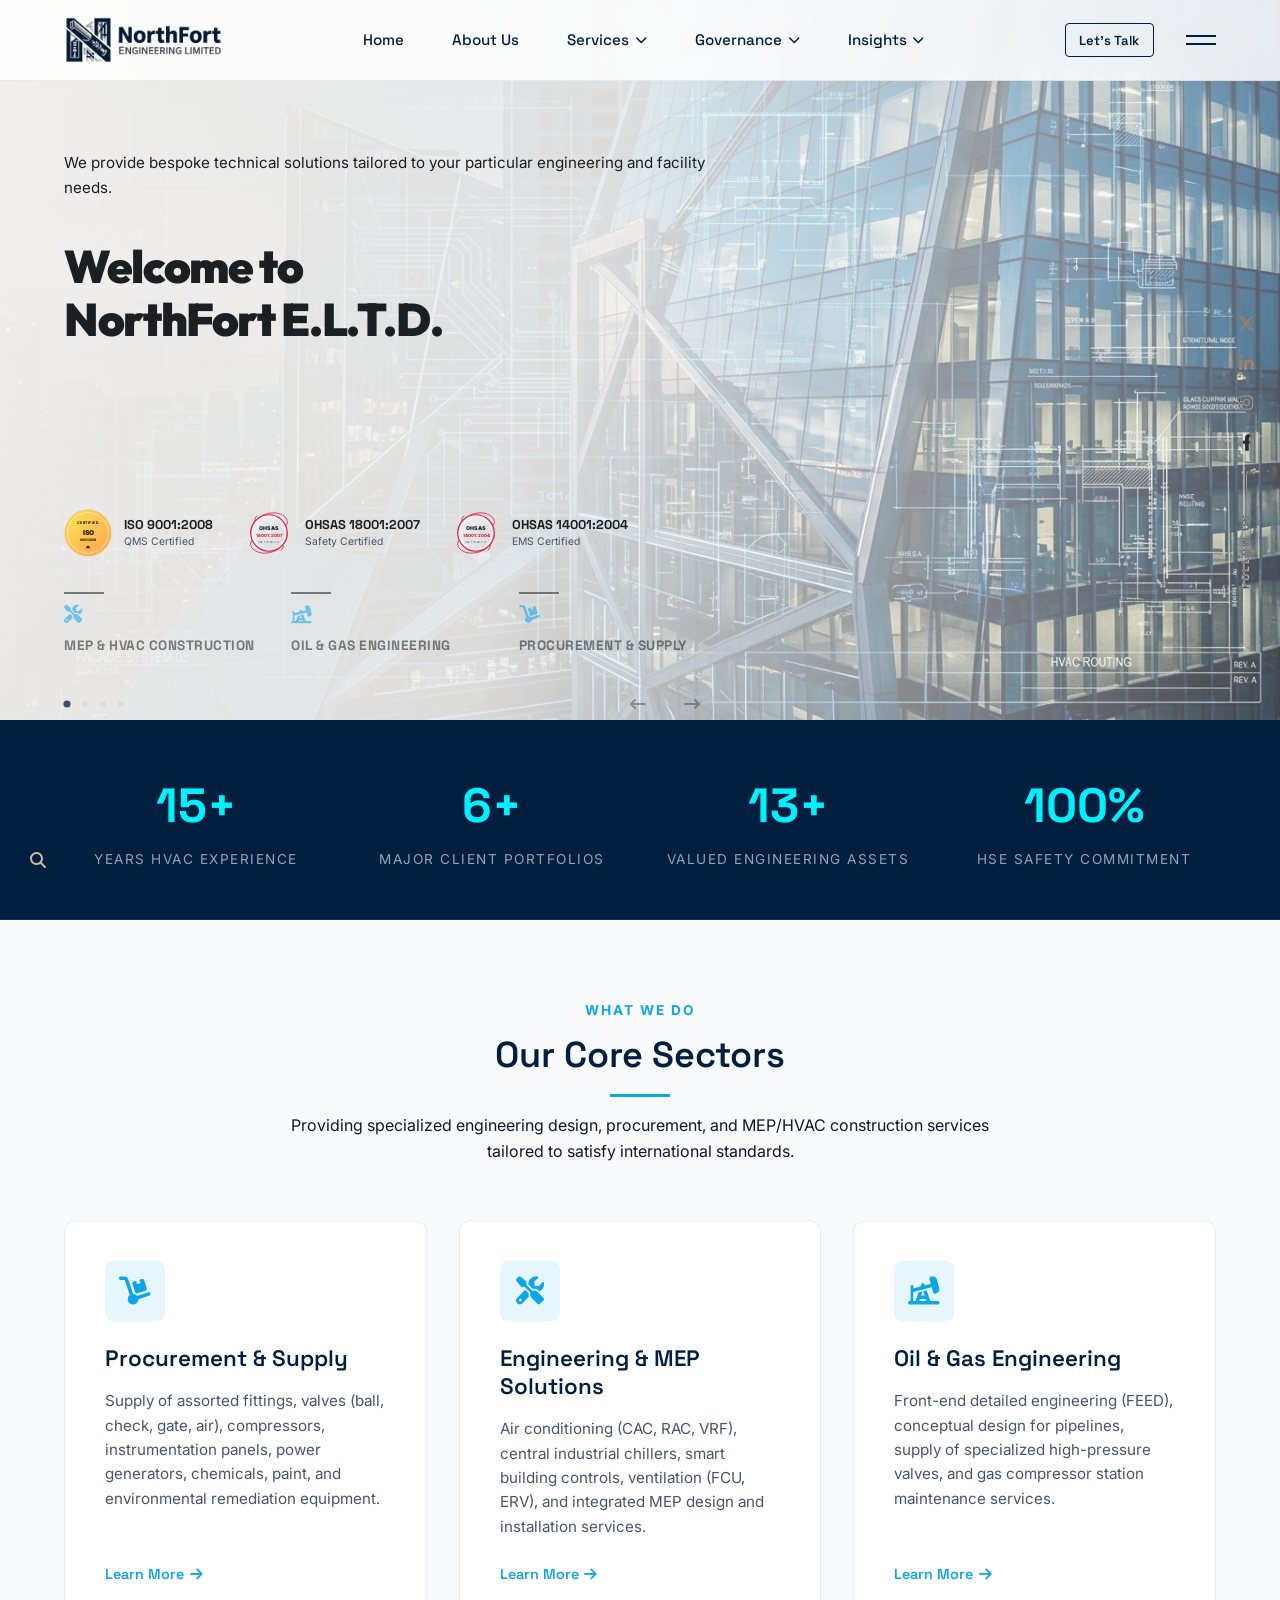
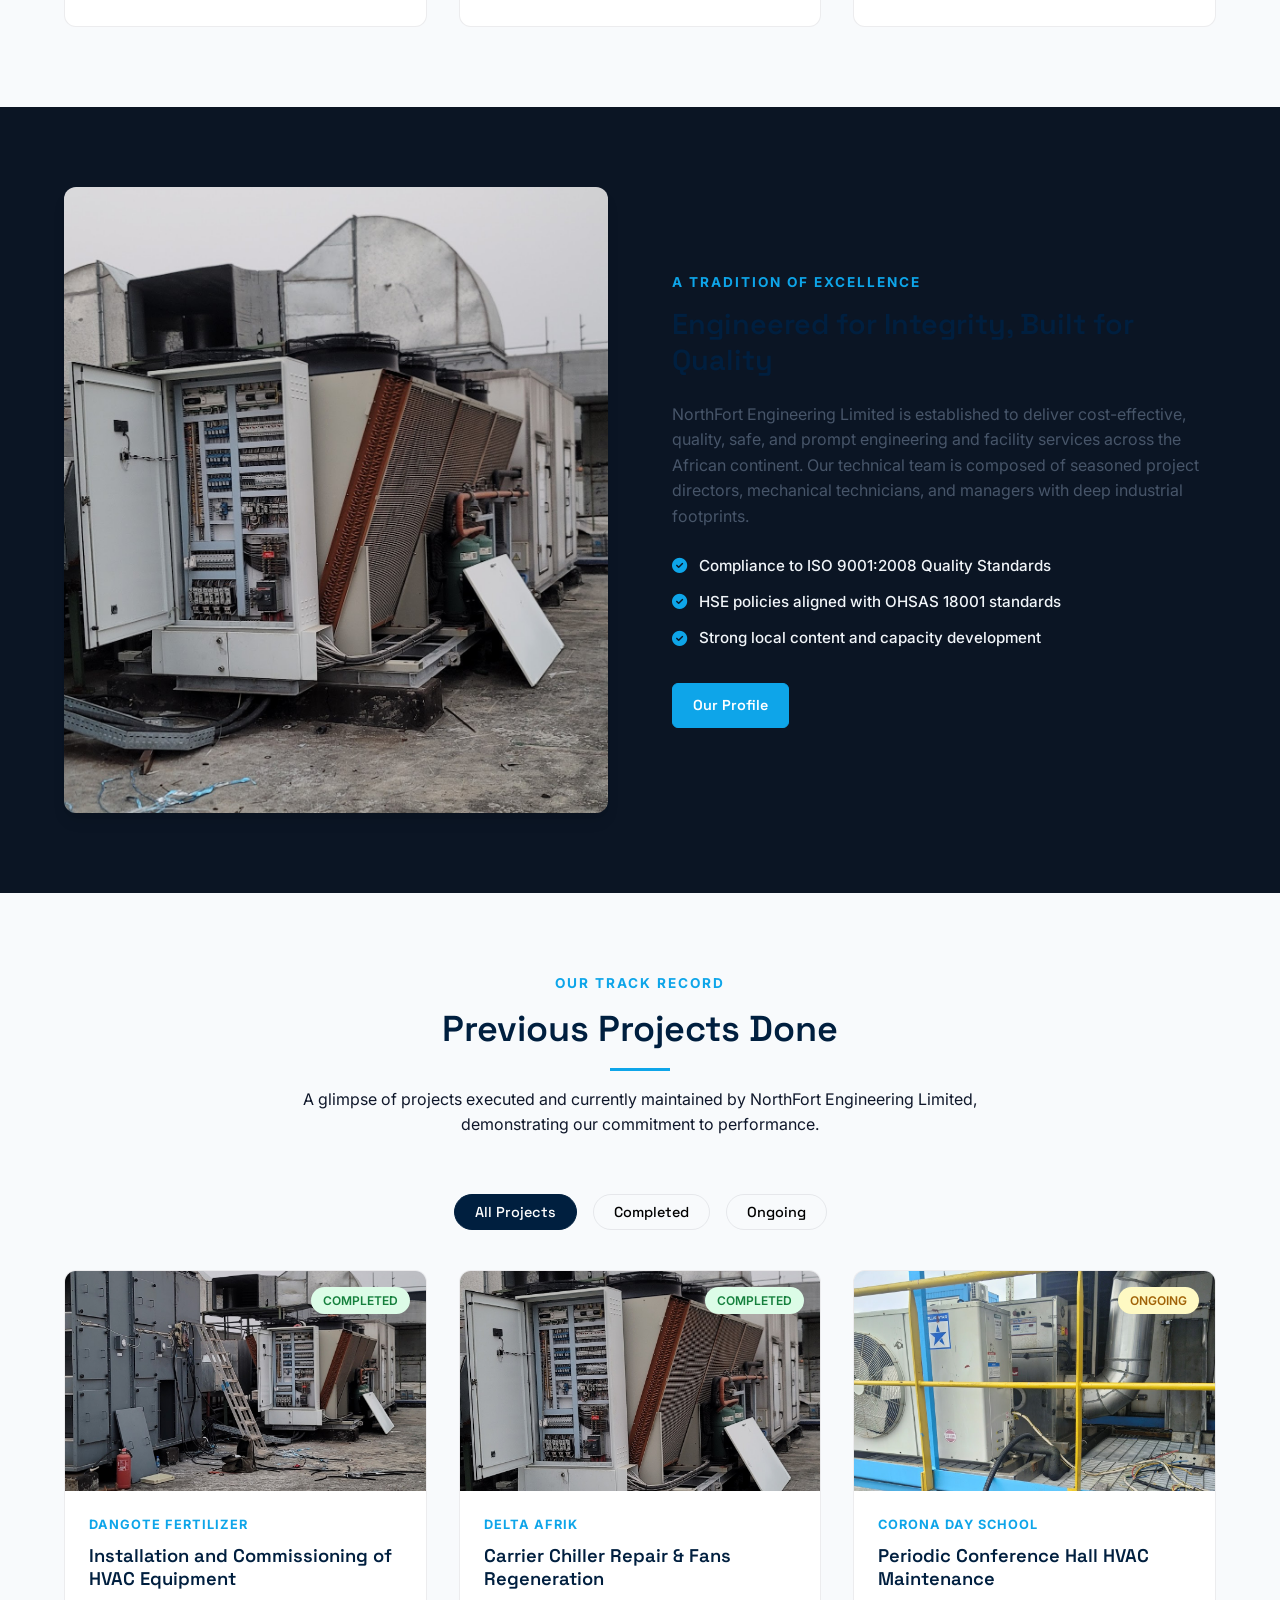
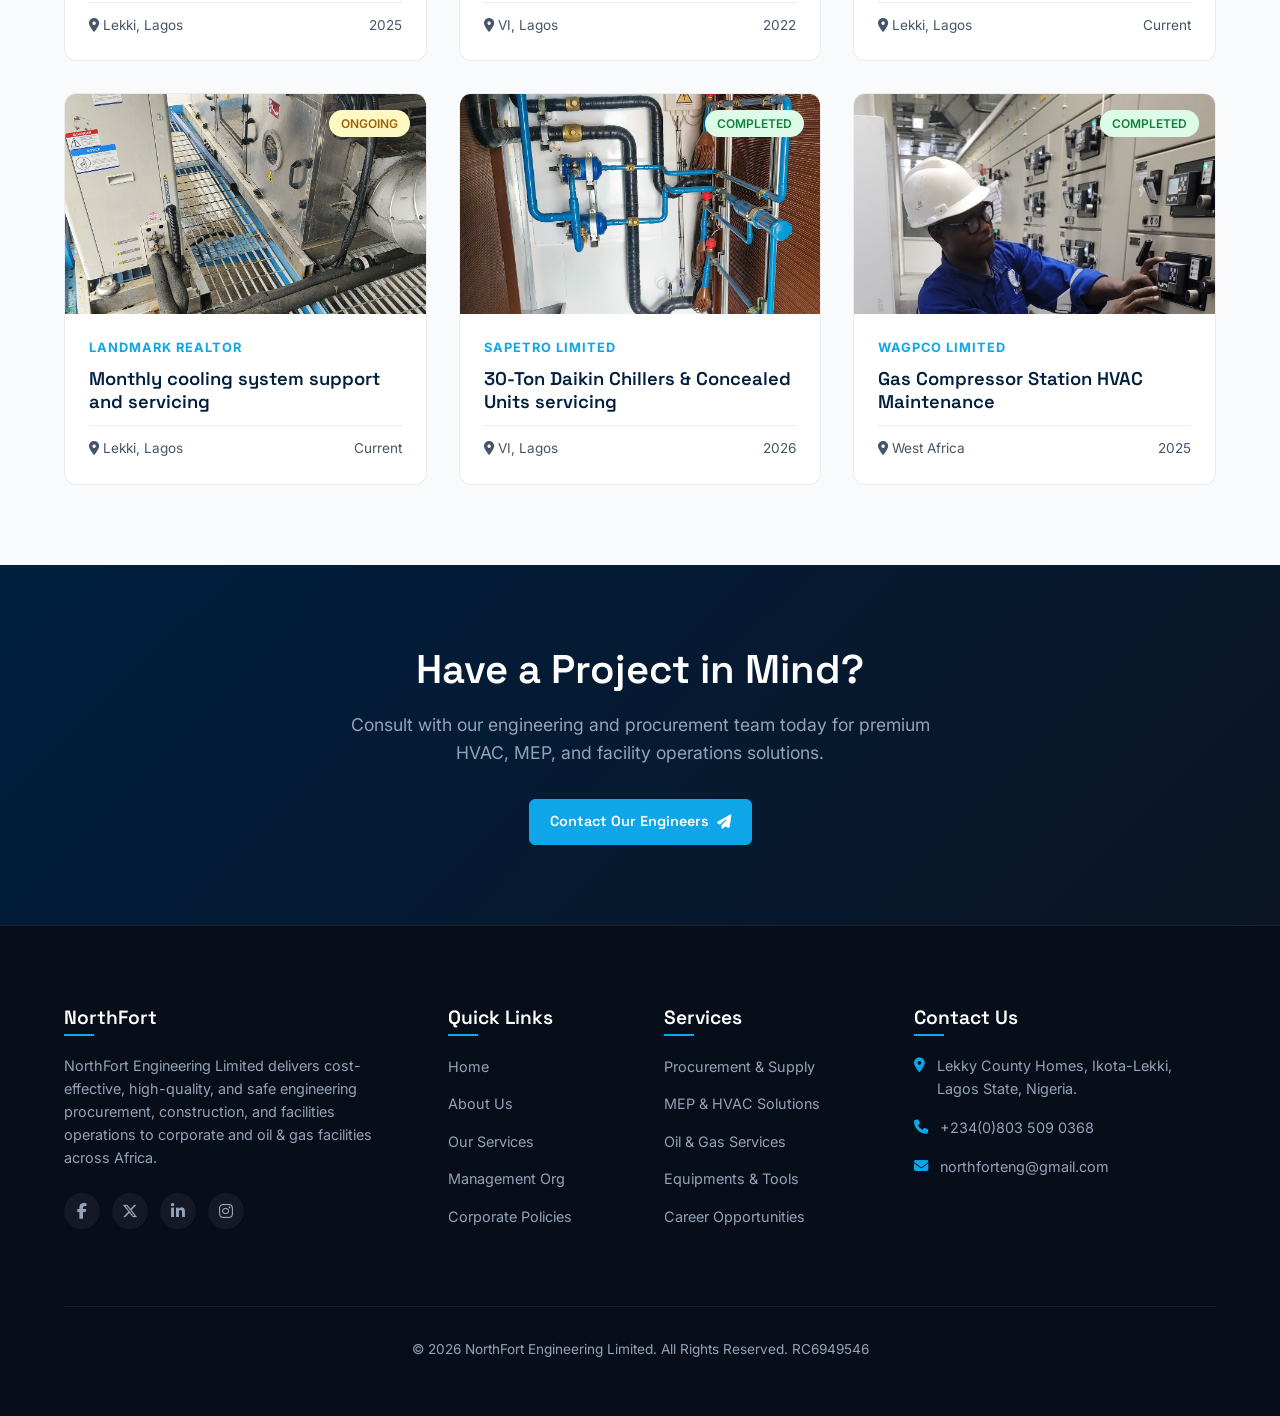
==== index.html @ 3897c503 "Initial commit - Complete NorthFort website implementation" ====
<!DOCTYPE html>
<html lang="en">

<head>
  <meta charset="UTF-8">
  <meta name="viewport" content="width=device-width, initial-scale=1.0">
  <title>NorthFort Engineering Limited | Facility Management, MEP, Oil & Gas Services</title>
  <meta name="description"
    content="NorthFort Engineering Limited delivers premium facility management, HVAC, general MEP engineering, procurement, and oil & gas services across Africa. Conforming to ISO standards.">
  <link rel="stylesheet" href="https://cdnjs.cloudflare.com/ajax/libs/font-awesome/6.5.2/css/all.min.css">
  <link rel="stylesheet" href="css/style.css">
</head>

<body>

  <!-- Sticky Header -->
  <header id="site-header">
    <div class="container">
      <div class="header-wrap">
        <a href="index.html" class="branding">
          <img src="assets/logo.png" alt="NorthFort Engineering Limited" class="logo-img">
        </a>

        <nav class="nav-menu">
          <ul class="main-nav">
            <li class="nav-item"><a href="index.html" class="nav-link active">Home</a></li>
            <li class="nav-item"><a href="about.html" class="nav-link">About Us</a></li>
            <li class="nav-item">
              <a href="services.html" class="nav-link">Services <i class="fa-solid fa-chevron-down"></i></a>
              <ul class="sub-menu">
                <li class="sub-menu-item"><a href="services.html">Core Services</a></li>
                <li class="sub-menu-item"><a href="procurement.html">Procurement & Supply</a></li>
                <li class="sub-menu-item"><a href="mep-solutions.html">Engineering & MEP Solutions</a></li>
                <li class="sub-menu-item"><a href="oil-gas.html">Oil & Gas Services</a></li>
              </ul>
            </li>
            <li class="nav-item">
              <a href="#" class="nav-link">Governance <i class="fa-solid fa-chevron-down"></i></a>
              <ul class="sub-menu">
                <li class="sub-menu-item"><a href="management.html">Management & Organogram</a></li>
                <li class="sub-menu-item"><a href="corporate-policies.html">Corporate Policies</a></li>
                <li class="sub-menu-item"><a href="capacities.html">Capacities & Equipment</a></li>
              </ul>
            </li>
            <li class="nav-item">
              <a href="#" class="nav-link">Insights <i class="fa-solid fa-chevron-down"></i></a>
              <ul class="sub-menu">
                <li class="sub-menu-item"><a href="news.html">News & Happenings</a></li>
                <li class="sub-menu-item"><a href="career.html">Career</a></li>
                <li class="sub-menu-item"><a href="downloads.html">Downloads</a></li>
              </ul>
            </li>
          </ul>
        </nav>

        <div class="header-actions">
          <a href="contact.html" class="btn btn-outline">Let's Talk</a>
          <div class="hamburger" id="hamburger-trigger">
            <span></span>
            <span></span>
          </div>
        </div>
      </div>
    </div>
  </header>
  <!-- Full-screen Search Overlay -->
  <div id="search-overlay" class="search-overlay">
    <button class="close-btn" id="close-search"><i class="fa-solid fa-xmark"></i></button>
    <div class="search-overlay-container container">
      <div class="search-form-wrap">
        <input type="text" id="search-input" placeholder="Type to search NorthFort..." autocomplete="off">
        <div class="search-line"></div>
      </div>
      <div id="search-results" class="search-results-list"></div>
    </div>
  </div>

  <div id="search-results" class="search-results-list"></div>
  </div>
  </div>
  <!-- Full-screen Overlay Menu -->
  <div id="overlay-menu" class="overlay-menu">
    <div class="overlay-container container">
      <div class="overlay-header">
        <button class="close-btn" id="close-overlay"><i class="fa-solid fa-xmark"></i></button>
      </div>
      <div class="overlay-content">
        <div class="overlay-nav-col">
          <ul class="overlay-nav">
            <li>
              <div class="overlay-nav-row">
                <span class="nav-num">01</span>
                <a href="index.html" class="overlay-nav-link active">Home</a>
              </div>
            </li>
            <li>
              <div class="overlay-nav-row">
                <span class="nav-num">02</span>
                <a href="about.html" class="overlay-nav-link ">About Us</a>
              </div>
            </li>
            <li class="overlay-dropdown">
              <div class="overlay-nav-row">
                <span class="nav-num">03</span>
                <a href="#" class="overlay-nav-link ">Services <i class="fa-solid fa-plus"></i></a>
              </div>
              <ul class="overlay-sub">
                <li><a href="services.html">Core Services</a></li>
                <li><a href="procurement.html">Procurement & Supply</a></li>
                <li><a href="mep-solutions.html">MEP & HVAC Solutions</a></li>
                <li><a href="oil-gas.html">Oil & Gas Services</a></li>
              </ul>
            </li>
            <li class="overlay-dropdown">
              <div class="overlay-nav-row">
                <span class="nav-num">04</span>
                <a href="#" class="overlay-nav-link ">Governance <i class="fa-solid fa-plus"></i></a>
              </div>
              <ul class="overlay-sub">
                <li><a href="management.html">Management & Organogram</a></li>
                <li><a href="corporate-policies.html">Corporate Policies</a></li>
                <li><a href="capacities.html">Capacities & Equipment</a></li>
              </ul>
            </li>
            <li class="overlay-dropdown">
              <div class="overlay-nav-row">
                <span class="nav-num">05</span>
                <a href="#" class="overlay-nav-link ">Insights <i class="fa-solid fa-plus"></i></a>
              </div>
              <ul class="overlay-sub">
                <li><a href="news.html">News & Happenings</a></li>
                <li><a href="career.html">Career</a></li>
                <li><a href="downloads.html">Downloads</a></li>
              </ul>
            </li>
          </ul>
        </div>

        <div class="overlay-info-col">
          <div class="info-block">
            <h4>Get In Touch</h4>
            <p>Lekky County Homes, Ikota-Lekki, Lagos State, Nigeria.</p>
          </div>
          <div class="info-block">
            <h4>Work Inquiries</h4>
            <p>northforteng@gmail.com</p>
            <p>Ph: +234(0)803 509 0368</p>
          </div>
          <div class="info-block">
            <h4>Join Our Team</h4>
            <p>northforteng@gmail.com</p>
          </div>
          <div class="info-socials">
            <a href="#" class="social-icon"><i class="fa-brands fa-facebook-f"></i></a>
            <a href="#" class="social-icon"><i class="fa-brands fa-instagram"></i></a>
            <a href="#" class="social-icon"><i class="fa-brands fa-linkedin-in"></i></a>
            <a href="#" class="social-icon"><i class="fa-brands fa-x-twitter"></i></a>
          </div>
        </div>
      </div>
    </div>
  </div>

  </div>

  </div>

  <!-- Hero Section -->
  <section class="hero-split">
    <!-- Background Layer for Blur Transition -->
    <div class="hero-bg-layer"></div>

    <div class="hero-left-panel">
      <!-- Giant background text -->
      <div class="hero-bg-text">Since 1996</div>
    </div>

    <div class="hero-right-panel">
      <div class="container">
        <div class="hero-right-wrap">
          <div class="hero-top-line"></div>
          <p class="hero-right-subtitle">We provide bespoke technical solutions tailored to your particular engineering
            and facility needs.</p>

          <h1 class="hero-title-split">
            Welcome to<br>NorthFort E.L.T.D.
          </h1>

          <!-- Certificates Section (Static across slides) -->
          <div class="hero-certificates">
            <div class="cert-item">
              <svg width="48" height="48" viewBox="0 0 100 100" class="cert-svg">
                <defs>
                  <linearGradient id="gold-grad" x1="0%" y1="0%" x2="100%" y2="100%">
                    <stop offset="0%" stop-color="#FFE259" />
                    <stop offset="100%" stop-color="#FFA751" />
                  </linearGradient>
                </defs>
                <circle cx="50" cy="50" r="48" fill="url(#gold-grad)" stroke="#d4af37" stroke-width="1" />
                <circle cx="50" cy="50" r="42" fill="none" stroke="#ffffff" stroke-width="1.5" stroke-dasharray="3,2" />
                <circle cx="50" cy="50" r="38" fill="url(#gold-grad)" />
                <text x="50" y="32" font-family="'Inter', sans-serif" font-size="7.5" font-weight="800" fill="#2d2200"
                  text-anchor="middle" letter-spacing="1">CERTIFIED</text>
                <text x="50" y="54" font-family="'Inter', sans-serif" font-size="14" font-weight="900" fill="#2d2200"
                  text-anchor="middle">ISO</text>
                <text x="50" y="66" font-family="'Inter', sans-serif" font-size="7" font-weight="800" fill="#2d2200"
                  text-anchor="middle">9001:2008</text>
                <path d="M50,75 L52,78 L55,78 L53,80 L54,83 L50,81 L46,83 L47,80 L45,78 L48,78 Z" fill="#2d2200" />
              </svg>
              <div class="cert-meta">
                <span class="cert-title">ISO 9001:2008</span>
                <span class="cert-sub">QMS Certified</span>
              </div>
            </div>
            <div class="cert-item">
              <svg width="48" height="48" viewBox="0 0 100 100" class="cert-svg">
                <defs>
                  <linearGradient id="silver-grad" x1="0%" y1="0%" x2="100%" y2="100%">
                    <stop offset="0%" stop-color="#f2f2f2" />
                    <stop offset="100%" stop-color="#d9d9d9" />
                  </linearGradient>
                </defs>
                <path
                  d="M12,50 C12,25 35,8 60,8 C72,8 85,14 88,24 C90,30 85,38 76,42 C65,47 50,47 38,42 C22,35 15,22 25,14"
                  fill="none" stroke="#e11d48" stroke-width="2" stroke-linecap="round" opacity="0.85" />
                <path
                  d="M88,50 C88,75 65,92 40,92 C28,92 15,86 12,76 C10,70 15,62 24,58 C35,53 50,53 62,58 C78,65 85,78 75,86"
                  fill="none" stroke="#e11d48" stroke-width="2" stroke-linecap="round" opacity="0.85" />
                <circle cx="50" cy="50" r="38" fill="url(#silver-grad)" stroke="#e11d48" stroke-width="2.5" />
                <circle cx="50" cy="50" r="34" fill="none" stroke="#ffffff" stroke-width="1.5" />
                <text x="50" y="44" font-family="'Inter', sans-serif" font-size="11" font-weight="900" fill="#1e293b"
                  text-anchor="middle">OHSAS</text>
                <text x="50" y="58" font-family="'Inter', sans-serif" font-size="9" font-weight="800" fill="#e11d48"
                  text-anchor="middle">18001:2007</text>
                <text x="50" y="70" font-family="'Inter', sans-serif" font-size="5" font-weight="700" fill="#64748b"
                  text-anchor="middle" letter-spacing="0.5">CERTIFIED CO.</text>
              </svg>
              <div class="cert-meta">
                <span class="cert-title">OHSAS 18001:2007</span>
                <span class="cert-sub">Safety Certified</span>
              </div>
            </div>
            <div class="cert-item">
              <svg width="48" height="48" viewBox="0 0 100 100" class="cert-svg">
                <path
                  d="M12,50 C12,25 35,8 60,8 C72,8 85,14 88,24 C90,30 85,38 76,42 C65,47 50,47 38,42 C22,35 15,22 25,14"
                  fill="none" stroke="#e11d48" stroke-width="2" stroke-linecap="round" opacity="0.85" />
                <path
                  d="M88,50 C88,75 65,92 40,92 C28,92 15,86 12,76 C10,70 15,62 24,58 C35,53 50,53 62,58 C78,65 85,78 75,86"
                  fill="none" stroke="#e11d48" stroke-width="2" stroke-linecap="round" opacity="0.85" />
                <circle cx="50" cy="50" r="38" fill="url(#silver-grad)" stroke="#e11d48" stroke-width="2.5" />
                <circle cx="50" cy="50" r="34" fill="none" stroke="#ffffff" stroke-width="1.5" />
                <text x="50" y="44" font-family="'Inter', sans-serif" font-size="11" font-weight="900" fill="#1e293b"
                  text-anchor="middle">OHSAS</text>
                <text x="50" y="58" font-family="'Inter', sans-serif" font-size="9" font-weight="800" fill="#e11d48"
                  text-anchor="middle">14001:2004</text>
                <text x="50" y="70" font-family="'Inter', sans-serif" font-size="5" font-weight="700" fill="#64748b"
                  text-anchor="middle" letter-spacing="0.5">CERTIFIED CO.</text>
              </svg>
              <div class="cert-meta">
                <span class="cert-title">OHSAS 14001:2004</span>
                <span class="cert-sub">EMS Certified</span>
              </div>
            </div>
          </div>

          <!-- Three columns of services at the bottom of the hero -->
          <div class="hero-features-grid">
            <div class="hero-feature-col" data-slide="1">
              <div class="feature-line"></div>
              <i class="fa-solid fa-screwdriver-wrench"></i>
              <h4>MEP & HVAC Construction</h4>
            </div>
            <div class="hero-feature-col" data-slide="2">
              <div class="feature-line"></div>
              <i class="fa-solid fa-oil-well"></i>
              <h4>Oil & Gas Engineering</h4>
            </div>
            <div class="hero-feature-col" data-slide="3">
              <div class="feature-line"></div>
              <i class="fa-solid fa-dolly"></i>
              <h4>Procurement & Supply</h4>
            </div>
          </div>

          <!-- Slider Controls (Dots + Arrows in same row) -->
          <div class="hero-slider-controls">
            <div class="hero-dots">
              <span class="hero-dot active" data-slide="0"></span>
              <span class="hero-dot" data-slide="1"></span>
              <span class="hero-dot" data-slide="2"></span>
              <span class="hero-dot" data-slide="3"></span>
            </div>

            <div class="hero-arrows">
              <button class="hero-arrow-btn" id="hero-prev" aria-label="Previous Slide"><i
                  class="fa-solid fa-arrow-left-long"></i></button>
              <button class="hero-arrow-btn" id="hero-next" aria-label="Next Slide"><i
                  class="fa-solid fa-arrow-right-long"></i></button>
            </div>
          </div>
        </div>
      </div>
    </div>
  </section>

  <!-- Stats Section -->
  <section class="stats-banner scroll-reveal">
    <div class="container">
      <div class="stats-grid">
        <div class="stat-item">
          <div class="stat-number" data-target="15" data-suffix="+">0</div>
          <div class="stat-label">Years HVAC Experience</div>
        </div>
        <div class="stat-item">
          <div class="stat-number" data-target="6" data-suffix="+">0</div>
          <div class="stat-label">Major Client Portfolios</div>
        </div>
        <div class="stat-item">
          <div class="stat-number" data-target="13" data-suffix="+">0</div>
          <div class="stat-label">Valued Engineering Assets</div>
        </div>
        <div class="stat-item">
          <div class="stat-number" data-target="100" data-suffix="%">0</div>
          <div class="stat-label">HSE Safety Commitment</div>
        </div>
      </div>
    </div>
  </section>

  <!-- Core Services Section -->
  <section id="sectors" class="scroll-reveal">
    <div class="container">
      <div class="section-title-wrap">
        <span class="section-subtitle">What We Do</span>
        <h2 class="section-title">Our Core Sectors</h2>
        <p>Providing specialized engineering design, procurement, and MEP/HVAC construction services tailored to satisfy
          international standards.</p>
      </div>

      <div class="services-grid">
        <!-- Service 1 -->
        <div class="service-card">
          <div class="service-icon">
            <i class="fa-solid fa-dolly"></i>
          </div>
          <h3>Procurement & Supply</h3>
          <p>Supply of assorted fittings, valves (ball, check, gate, air), compressors, instrumentation panels, power
            generators, chemicals, paint, and environmental remediation equipment.</p>
          <a href="procurement.html" class="service-link">Learn More <i class="fa-solid fa-arrow-right"></i></a>
        </div>

        <!-- Service 2 -->
        <div class="service-card">
          <div class="service-icon">
            <i class="fa-solid fa-screwdriver-wrench"></i>
          </div>
          <h3>Engineering & MEP Solutions</h3>
          <p>Air conditioning (CAC, RAC, VRF), central industrial chillers, smart building controls, ventilation (FCU,
            ERV), and integrated MEP design and installation services.</p>
          <a href="mep-solutions.html" class="service-link">Learn More <i class="fa-solid fa-arrow-right"></i></a>
        </div>

        <!-- Service 3 -->
        <div class="service-card">
          <div class="service-icon">
            <i class="fa-solid fa-oil-well"></i>
          </div>
          <h3>Oil & Gas Engineering</h3>
          <p>Front-end detailed engineering (FEED), conceptual design for pipelines, supply of specialized high-pressure
            valves, and gas compressor station maintenance services.</p>
          <a href="oil-gas.html" class="service-link">Learn More <i class="fa-solid fa-arrow-right"></i></a>
        </div>
      </div>
    </div>
  </section>

  <!-- About Teaser Section -->
  <section class="section-dark scroll-reveal">
    <div class="container">
      <div class="about-teaser">
        <div class="about-teaser-img">
          <img src="assets/company_img18.jpg" alt="Building Facility Management">
        </div>
        <div class="about-teaser-content">
          <span class="section-subtitle">A Tradition of Excellence</span>
          <h3>Engineered for Integrity, Built for Quality</h3>
          <p>NorthFort Engineering Limited is established to deliver cost-effective, quality, safe, and prompt
            engineering and facility services across the African continent. Our technical team is composed of seasoned
            project directors, mechanical technicians, and managers with deep industrial footprints.</p>
          <ul class="features-list">
            <li><i class="fa-solid fa-circle-check"></i> Compliance to ISO 9001:2008 Quality Standards</li>
            <li><i class="fa-solid fa-circle-check"></i> HSE policies aligned with OHSAS 18001 standards</li>
            <li><i class="fa-solid fa-circle-check"></i> Strong local content and capacity development</li>
          </ul>
          <a href="about.html" class="btn btn-primary">Our Profile</a>
        </div>
      </div>
    </div>
  </section>

  <!-- Featured Projects Section -->
  <section id="projects" class="scroll-reveal">
    <div class="container">
      <div class="section-title-wrap">
        <span class="section-subtitle">Our Track Record</span>
        <h2 class="section-title">Previous Projects Done</h2>
        <p>A glimpse of projects executed and currently maintained by NorthFort Engineering Limited, demonstrating our
          commitment to performance.</p>
      </div>

      <div class="project-filters">
        <button class="filter-btn active" data-filter="all">All Projects</button>
        <button class="filter-btn" data-filter="completed">Completed</button>
        <button class="filter-btn" data-filter="ongoing">Ongoing</button>
      </div>

      <div class="projects-grid">
        <!-- Project 1 -->
        <div class="project-card" data-status="completed">
          <div class="project-img-wrapper">
            <img src="assets/company_img5.jpg" alt="HVAC Equipment installation">
            <span class="project-badge completed">Completed</span>
          </div>
          <div class="project-details">
            <div class="project-client">Dangote Fertilizer</div>
            <h3 class="project-title">Installation and Commissioning of HVAC Equipment</h3>
            <div class="project-meta">
              <span><i class="fa-solid fa-location-dot"></i> Lekki, Lagos</span>
              <span>2025</span>
            </div>
          </div>
        </div>

        <!-- Project 2 -->
        <div class="project-card" data-status="completed">
          <div class="project-img-wrapper">
            <img src="assets/company_img18.jpg" alt="Chiller repair">
            <span class="project-badge completed">Completed</span>
          </div>
          <div class="project-details">
            <div class="project-client">Delta AFRIK</div>
            <h3 class="project-title">Carrier Chiller Repair & Fans Regeneration</h3>
            <div class="project-meta">
              <span><i class="fa-solid fa-location-dot"></i> VI, Lagos</span>
              <span>2022</span>
            </div>
          </div>
        </div>

        <!-- Project 3 -->
        <div class="project-card" data-status="ongoing">
          <div class="project-img-wrapper">
            <img src="assets/company_img15.jpg" alt="Conference Hall HVAC">
            <span class="project-badge ongoing">Ongoing</span>
          </div>
          <div class="project-details">
            <div class="project-client">Corona Day School</div>
            <h3 class="project-title">Periodic Conference Hall HVAC Maintenance</h3>
            <div class="project-meta">
              <span><i class="fa-solid fa-location-dot"></i> Lekki, Lagos</span>
              <span>Current</span>
            </div>
          </div>
        </div>

        <!-- Project 4 -->
        <div class="project-card" data-status="ongoing">
          <div class="project-img-wrapper">
            <img src="assets/company_img9.jpg" alt="Office Building Cooling">
            <span class="project-badge ongoing">Ongoing</span>
          </div>
          <div class="project-details">
            <div class="project-client">Landmark Realtor</div>
            <h3 class="project-title">Monthly cooling system support and servicing</h3>
            <div class="project-meta">
              <span><i class="fa-solid fa-location-dot"></i> Lekki, Lagos</span>
              <span>Current</span>
            </div>
          </div>
        </div>

        <!-- Project 5 -->
        <div class="project-card" data-status="completed">
          <div class="project-img-wrapper">
            <img src="assets/company_img19.jpg" alt="Daikin Chillers">
            <span class="project-badge completed">Completed</span>
          </div>
          <div class="project-details">
            <div class="project-client">Sapetro Limited</div>
            <h3 class="project-title">30-Ton Daikin Chillers & Concealed Units servicing</h3>
            <div class="project-meta">
              <span><i class="fa-solid fa-location-dot"></i> VI, Lagos</span>
              <span>2026</span>
            </div>
          </div>
        </div>

        <!-- Project 6 -->
        <div class="project-card" data-status="completed">
          <div class="project-img-wrapper">
            <img src="assets/company_img2.jpg" alt="Gas Station Repairs">
            <span class="project-badge completed">Completed</span>
          </div>
          <div class="project-details">
            <div class="project-client">WAGPCO Limited</div>
            <h3 class="project-title">Gas Compressor Station HVAC Maintenance</h3>
            <div class="project-meta">
              <span><i class="fa-solid fa-location-dot"></i> West Africa</span>
              <span>2025</span>
            </div>
          </div>
        </div>
      </div>
    </div>
  </section>

  <!-- CTA Banner Section -->
  <section class="cta-banner scroll-reveal">
    <div class="container">
      <h2>Have a Project in Mind?</h2>
      <p>Consult with our engineering and procurement team today for premium HVAC, MEP, and facility operations
        solutions.</p>
      <a href="contact.html" class="btn btn-primary">Contact Our Engineers <i class="fa-solid fa-paper-plane"></i></a>
    </div>
  </section>

  <!-- Footer -->
  <footer>
    <div class="container">
      <div class="footer-grid">
        <div class="footer-col footer-about">
          <h3>NorthFort</h3>
          <p>NorthFort Engineering Limited delivers cost-effective, high-quality, and safe engineering procurement,
            construction, and facilities operations to corporate and oil & gas facilities across Africa.</p>
          <div class="social-links">
            <a href="#" class="social-icon"><i class="fa-brands fa-facebook-f"></i></a>
            <a href="#" class="social-icon"><i class="fa-brands fa-x-twitter"></i></a>
            <a href="#" class="social-icon"><i class="fa-brands fa-linkedin-in"></i></a>
            <a href="#" class="social-icon"><i class="fa-brands fa-instagram"></i></a>
          </div>
        </div>

        <div class="footer-col">
          <h3>Quick Links</h3>
          <ul class="footer-links">
            <li><a href="index.html">Home</a></li>
            <li><a href="about.html">About Us</a></li>
            <li><a href="services.html">Our Services</a></li>
            <li><a href="management.html">Management Org</a></li>
            <li><a href="corporate-policies.html">Corporate Policies</a></li>
          </ul>
        </div>

        <div class="footer-col">
          <h3>Services</h3>
          <ul class="footer-links">
            <li><a href="procurement.html">Procurement & Supply</a></li>
            <li><a href="mep-solutions.html">MEP & HVAC Solutions</a></li>
            <li><a href="oil-gas.html">Oil & Gas Services</a></li>
            <li><a href="capacities.html">Equipments & Tools</a></li>
            <li><a href="career.html">Career Opportunities</a></li>
          </ul>
        </div>

        <div class="footer-col footer-contact">
          <h3>Contact Us</h3>
          <ul>
            <li>
              <i class="fa-solid fa-location-dot"></i>
              <span>Lekky County Homes, Ikota-Lekki, Lagos State, Nigeria.</span>
            </li>
            <li>
              <i class="fa-solid fa-phone"></i>
              <span>+234(0)803 509 0368</span>
            </li>
            <li>
              <i class="fa-solid fa-envelope"></i>
              <span>northforteng@gmail.com</span>
            </li>
          </ul>
        </div>
      </div>

      <div class="footer-bottom">
        <p>&copy; 2026 NorthFort Engineering Limited. All Rights Reserved. RC6949546</p>
      </div>
    </div>
  </footer>

  <script src="js/main.js"></script>
  <!-- Sticky Side Socialbar (Oviswift Style) -->
  <div class="sticky-socialbar">
    <a href="#" class="social-link"><i class="fa-brands fa-x-twitter"></i></a>
    <a href="#" class="social-link"><i class="fa-brands fa-linkedin-in"></i></a>
    <a href="#" class="social-link"><i class="fa-brands fa-instagram"></i></a>
    <a href="#" class="social-link"><i class="fa-brands fa-facebook-f"></i></a>
    <div class="line"></div>
    <div class="text">Follow Us</div>
  </div>
  <!-- Floating Search Button (Oviswift Style) -->
  <button id="floating-search-trigger" class="floating-search-btn" aria-label="Search Site">
    <i class="fa-solid fa-magnifying-glass"></i>
  </button>
</body>

</html>
---- css/style.css ----
/*
 * NorthFort Engineering Limited - Main Stylesheet
 * Responsive, Glassmorphic, and Modern Industrial Theme
 */

@import url('https://fonts.googleapis.com/css2?family=Inter:wght@300;400;500;600;700&family=Space+Grotesk:wght@500;600;700&family=Playfair+Display:ital,wght@0,400..900;1,400..900&family=Outfit:wght@400;500;600;700;800;900&display=swap');

:root {
  /* Color Palette */
  --color-primary-navy: #001f3f;
  --color-dark-bg: #0b1524;
  --color-card-dark: rgba(18, 30, 49, 0.75);
  --color-light-bg: #f8fafc;
  --color-card-light: #ffffff;
  
  --color-text-dark: #0f172a;
  --color-text-muted-dark: #475569;
  --color-text-light: #f1f5f9;
  --color-text-muted-light: #94a3b8;
  
  --color-accent-blue: #0ea5e9;
  --color-accent-teal: #00f0ff;
  --color-accent-cyan: #06b6d4;
  
  --color-border-dark: rgba(255, 255, 255, 0.08);
  --color-border-light: rgba(15, 23, 42, 0.08);
  
  /* Fonts */
  --font-title: 'Space Grotesk', -apple-system, BlinkMacSystemFont, "Segoe UI", Roboto, sans-serif;
  --font-body: 'Inter', -apple-system, BlinkMacSystemFont, "Segoe UI", Roboto, sans-serif;
  
  /* Shadows & Glassmorphism */
  --shadow-sm: 0 1px 2px 0 rgba(0, 0, 0, 0.05);
  --shadow-md: 0 4px 6px -1px rgba(0, 0, 0, 0.1), 0 2px 4px -2px rgba(0, 0, 0, 0.1);
  --shadow-lg: 0 10px 15px -3px rgba(0, 0, 0, 0.1), 0 4px 6px -4px rgba(0, 0, 0, 0.1);
  --shadow-glow: 0 0 15px rgba(0, 240, 255, 0.25);
  
  --glass-bg: rgba(11, 21, 36, 0.7);
  --glass-border: rgba(255, 255, 255, 0.06);
  --glass-blur: blur(12px);
  
  /* Transitions */
  --transition-fast: 0.2s ease;
  --transition-normal: 0.3s cubic-bezier(0.4, 0, 0.2, 1);
  --transition-slow: 0.5s ease;
}

/* Reset & Base Styles */
*, *::before, *::after {
  box-sizing: border-box;
  margin: 0;
  padding: 0;
}

html {
  scroll-behavior: smooth;
}

body {
  font-family: var(--font-body);
  font-size: 16px;
  line-height: 1.6;
  color: var(--color-text-dark);
  background-color: var(--color-light-bg);
  overflow-x: hidden;
}

h1, h2, h3, h4, h5, h6 {
  font-family: var(--font-title);
  font-weight: 600;
  color: var(--color-primary-navy);
  line-height: 1.25;
}

p {
  margin-bottom: 1.5rem;
}

a {
  color: inherit;
  text-decoration: none;
  transition: var(--transition-fast);
}

img {
  max-width: 100%;
  height: auto;
  display: block;
}

/* Container */
.container {
  width: 100%;
  max-width: 1200px;
  margin: 0 auto;
  padding: 0 1.5rem;
}

/* Sticky Header & Navigation */
header {
  position: fixed;
  top: 0;
  left: 0;
  width: 100%;
  z-index: 1000;
  background-color: rgba(255, 255, 255, 0.85);
  backdrop-filter: var(--glass-blur);
  border-bottom: 1px solid var(--color-border-light);
  transition: var(--transition-normal);
}

header.scrolled {
  background-color: var(--color-primary-navy);
  border-bottom: 1px solid var(--color-border-dark);
}

header.scrolled h1,
header.scrolled .nav-link,
header.scrolled .logo-text {
  color: var(--color-text-light);
}

.header-wrap {
  display: flex;
  align-items: center;
  justify-content: space-between;
  height: 80px;
  transition: var(--transition-normal);
}

header.scrolled .header-wrap {
  height: 65px;
}

.branding {
  display: flex;
  align-items: center;
  gap: 0.75rem;
}

.logo-img {
  height: 48px;
  width: auto;
  transition: var(--transition-normal);
}

header.scrolled .logo-img {
  height: 38px;
  filter: brightness(0) invert(1);
}

.logo-text {
  font-family: var(--font-title);
  font-size: 1.4rem;
  font-weight: 700;
  color: var(--color-primary-navy);
  letter-spacing: -0.5px;
}

.logo-sub {
  font-size: 0.65rem;
  text-transform: uppercase;
  letter-spacing: 2px;
  display: block;
  font-weight: 500;
  color: var(--color-accent-blue);
}

/* Navigation Links */
.main-nav {
  display: flex;
  align-items: center;
  list-style: none;
}

.nav-item {
  position: relative;
  margin: 0 0.5rem;
}

.nav-link {
  font-family: var(--font-title);
  font-size: 0.95rem;
  font-weight: 500;
  padding: 0.75rem 1rem;
  color: var(--color-primary-navy);
  display: flex;
  align-items: center;
  gap: 0.35rem;
}

.nav-link:hover {
  color: var(--color-accent-blue);
}

.nav-link i {
  font-size: 0.75rem;
  transition: var(--transition-fast);
}

.nav-item:hover .nav-link i {
  transform: rotate(180deg);
}

/* Dropdown Sub-menu */
.sub-menu {
  position: absolute;
  top: 100%;
  left: 0;
  background-color: #ffffff;
  border: 1px solid var(--color-border-light);
  border-radius: 8px;
  box-shadow: var(--shadow-lg);
  min-width: 240px;
  padding: 0.5rem 0;
  opacity: 0;
  visibility: hidden;
  transform: translateY(10px);
  transition: var(--transition-normal);
  list-style: none;
}

header.scrolled .sub-menu {
  background-color: var(--color-dark-bg);
  border: 1px solid var(--color-border-dark);
}

.nav-item:hover .sub-menu {
  opacity: 1;
  visibility: visible;
  transform: translateY(0);
}

.sub-menu-item a {
  display: block;
  padding: 0.65rem 1.25rem;
  font-size: 0.9rem;
  color: var(--color-text-dark);
}

header.scrolled .sub-menu-item a {
  color: var(--color-text-muted-light);
}

.sub-menu-item a:hover {
  background-color: var(--color-light-bg);
  color: var(--color-accent-blue);
  padding-left: 1.5rem;
}

header.scrolled .sub-menu-item a:hover {
  background-color: rgba(255, 255, 255, 0.05);
  color: var(--color-accent-teal);
}

/* Header CTAs */
.header-actions {
  display: flex;
  align-items: center;
  gap: 1rem;
}

.btn {
  display: inline-flex;
  align-items: center;
  justify-content: center;
  gap: 0.5rem;
  padding: 0.65rem 1.25rem;
  font-family: var(--font-title);
  font-size: 0.9rem;
  font-weight: 600;
  border-radius: 6px;
  cursor: pointer;
  transition: var(--transition-normal);
  border: none;
}

.btn-primary {
  background-color: var(--color-accent-blue);
  color: #ffffff;
  border: 1px solid var(--color-accent-blue);
}

.btn-primary:hover {
  background-color: #0284c7;
  border-color: #0284c7;
  box-shadow: var(--shadow-glow);
  transform: translateY(-2px);
}

.btn-outline {
  background-color: transparent;
  color: var(--color-primary-navy);
  border: 1px solid var(--color-primary-navy);
}

header.scrolled .btn-outline {
  color: var(--color-text-light);
  border-color: var(--color-text-light);
}

.btn-outline:hover {
  background-color: var(--color-primary-navy);
  color: #ffffff;
}

header.scrolled .btn-outline:hover {
  background-color: var(--color-text-light);
  color: var(--color-primary-navy);
}

.header-actions .btn-outline {
  padding: 0.35rem 0.85rem;
  font-size: 0.82rem;
  border-radius: 4px;
}

.hamburger {
  display: flex;
  flex-direction: column;
  justify-content: center;
  gap: 6px;
  width: 30px;
  height: 30px;
  cursor: pointer;
  margin-left: 1rem;
  z-index: 1001;
}

.sticky-socialbar {
  position: fixed;
  right: 25px;
  top: 50%;
  transform: translateY(-50%);
  display: flex;
  flex-direction: column;
  align-items: center;
  gap: 0.8rem;
  z-index: 999;
  mix-blend-mode: difference;
}

.sticky-socialbar .social-link {
  color: #ffffff;
  font-size: 1.05rem;
  transition: all var(--transition-fast);
  opacity: 1;
}

.sticky-socialbar .social-link:hover {
  color: var(--color-accent-blue);
  transform: scale(1.15);
}

.sticky-socialbar .line {
  width: 1.5px;
  height: 24px;
  background-color: #ffffff;
  opacity: 0.8;
  margin: 4px 0;
}

.sticky-socialbar .text {
  writing-mode: vertical-rl;
  transform: rotate(180deg);
  font-family: var(--font-title);
  font-size: 0.65rem;
  font-weight: 700;
  text-transform: uppercase;
  letter-spacing: 2px;
  color: #ffffff;
  opacity: 1;
}

.hamburger span {
  width: 100%;
  height: 2px;
  background-color: var(--color-primary-navy);
  transition: all var(--transition-fast);
}

.hamburger:hover span:first-child {
  transform: translateX(4px);
}

.hamburger:hover span:last-child {
  transform: translateX(-4px);
}

header.scrolled .hamburger span {
  background-color: var(--color-text-light);
}

/* Sections Base */
section {
  padding: 5rem 0;
}

.section-dark {
  background-color: var(--color-dark-bg);
  color: var(--color-text-light);
}

.section-dark h2 {
  color: var(--color-text-light);
}

.section-title-wrap {
  text-align: center;
  max-width: 700px;
  margin: 0 auto 3.5rem;
}

.section-subtitle {
  font-size: 0.85rem;
  font-weight: 700;
  text-transform: uppercase;
  color: var(--color-accent-blue);
  letter-spacing: 2px;
  margin-bottom: 0.75rem;
  display: block;
}

.section-title {
  font-size: 2.25rem;
  margin-bottom: 1rem;
}

.section-title::after {
  content: '';
  display: block;
  width: 60px;
  height: 3px;
  background-color: var(--color-accent-blue);
  margin: 1rem auto 0;
}

.section-dark .section-title::after {
  background-color: var(--color-accent-teal);
}

/* Hero Section */
/* Split Hero Section (Oviswift Style) */
.hero-split {
  display: flex;
  align-items: flex-start;
  justify-content: flex-start;
  height: 80vh;
  min-height: 720px;
  width: 100%;
  position: relative;
  overflow: hidden;
  padding-top: 0;
}

.hero-bg-layer {
  position: absolute;
  top: 0;
  left: 0;
  width: 100%;
  height: 100%;
  background-image: linear-gradient(105deg, rgba(250, 248, 245, 0.96) 0%, rgba(250, 248, 245, 0.88) 45%, rgba(250, 248, 245, 0.25) 100%), url('../assets/hero_bg.jpg');
  background-size: cover;
  background-position: center;
  transition: filter 0.6s cubic-bezier(0.25, 0.46, 0.45, 0.94), transform 0.6s cubic-bezier(0.25, 0.46, 0.45, 0.94);
  z-index: 1;
}

.hero-bg-layer.hero-bg-transition {
  filter: blur(8px);
  transform: scale(1.04);
}

.hero-left-panel {
  display: none;
}

.hero-bg-text {
  position: absolute;
  left: 2rem;
  bottom: 2rem;
  font-family: serif;
  font-size: 8rem;
  font-weight: 700;
  color: rgba(25, 31, 35, 0.07);
  line-height: 1;
  pointer-events: none;
  user-select: none;
  z-index: 2;
}

.hero-right-panel {
  background: transparent;
  display: flex;
  align-items: flex-start;
  padding: 150px 0 4rem;
  margin-top: 0;
  width: 100%;
  position: relative;
  z-index: 2;
}

.hero-right-wrap {
  max-width: 650px;
  width: 100%;
  position: relative;
  opacity: 0;
  transform: translateY(40px);
  animation: heroReveal 1.8s cubic-bezier(0.16, 1, 0.3, 1) forwards;
}

@keyframes heroReveal {
  to {
    opacity: 1;
    transform: translateY(0);
  }
}

.hero-top-line,
.hero-bottom-line {
  display: none;
}

.hero-right-subtitle {
  font-family: var(--font-body);
  font-size: 0.95rem;
  color: #191f23;
  font-weight: 400;
  line-height: 1.65;
  margin-bottom: 2.2rem;
  min-height: 55px; /* Reserves space for 2 lines of subtitle text to prevent shifting */
}

.hero-title-split {
  font-family: 'Outfit', -apple-system, BlinkMacSystemFont, "Segoe UI", Roboto, sans-serif;
  font-size: 2.85rem;
  font-weight: 900;
  line-height: 1.15;
  color: #191f23;
  margin-bottom: 1.5rem;
  letter-spacing: -0.03em;
  min-height: 240px; /* Reserves space for 4 lines of title text to prevent shifting */
}

.hero-certificates {
  display: flex;
  gap: 2rem;
  margin: 1.8rem 0 2.2rem 0;
  align-items: center;
  width: 100%;
}

.cert-item {
  display: flex;
  align-items: center;
  gap: 0.75rem;
  transition: transform var(--transition-normal);
}

.cert-item:hover {
  transform: translateY(-3px);
}

.cert-meta {
  display: flex;
  flex-direction: column;
  gap: 0.15rem;
}

.cert-title {
  font-family: var(--font-title);
  font-size: 0.8rem;
  font-weight: 700;
  color: #191f23;
  line-height: 1.15;
}

.cert-sub {
  font-family: var(--font-body);
  font-size: 0.65rem;
  color: var(--color-text-muted-dark);
  line-height: 1.15;
}

.hero-right-wrap {
  position: relative;
}

.hero-right-subtitle,
.hero-title-split {
  transition: opacity 0.4s cubic-bezier(0.25, 0.46, 0.45, 0.94), transform 0.4s cubic-bezier(0.25, 0.46, 0.45, 0.94);
}

.hero-slide-transitioning .hero-right-subtitle,
.hero-slide-transitioning .hero-title-split {
  opacity: 0;
  transform: translateY(15px);
}

.hero-features-grid {
  display: grid;
  grid-template-columns: repeat(3, 1fr);
  gap: 2rem;
  margin-top: 1rem;
}

.hero-feature-col {
  display: flex;
  flex-direction: column;
  gap: 0.75rem;
  cursor: pointer;
  opacity: 0.55;
  transition: all var(--transition-normal);
}

.hero-feature-col:hover,
.hero-feature-col.active {
  opacity: 1;
}

.feature-line {
  width: 40px;
  height: 2px;
  background-color: #191f23;
  transition: all var(--transition-normal);
}

.hero-feature-col.active .feature-line {
  background-color: var(--color-accent-blue);
  width: 60px;
}

.hero-feature-col i {
  font-size: 1.15rem;
  color: var(--color-accent-blue);
}

.hero-feature-col h4 {
  font-family: var(--font-title);
  font-size: 0.85rem;
  font-weight: 700;
  line-height: 1.3;
  color: #191f23;
  text-transform: uppercase;
  letter-spacing: 0.5px;
}

/* Slider Controls (Dots + Arrows in same row) */
.hero-slider-controls {
  position: absolute;
  bottom: -4.5rem; /* Position it below the features grid, resting right above the next section */
  left: 0;
  right: 0;
  z-index: 10;
  display: flex;
  align-items: center;
  justify-content: space-between;
}

.hero-arrows {
  display: flex;
  gap: 0.65rem;
}

.hero-arrow-btn {
  width: 44px;
  height: 44px;
  background-color: transparent;
  color: #191f23;
  border: 1px solid rgba(25, 31, 35, 0.15);
  border-radius: 50%;
  display: flex;
  align-items: center;
  justify-content: center;
  font-size: 1rem;
  cursor: pointer;
  opacity: 0.35;
  transition: all var(--transition-normal);
}

.hero-arrow-btn:hover {
  background-color: transparent;
  border-color: rgba(25, 31, 35, 0.4);
  opacity: 0.85;
}

/* Basic dot slider elements definitions (used inside mobile styles) */
.hero-dots {
  display: flex;
  gap: 0.75rem;
}

.hero-dot {
  width: 6px;
  height: 6px;
  border-radius: 50%;
  background-color: rgba(25, 31, 35, 0.15);
  opacity: 0.35;
  cursor: pointer;
  transition: all var(--transition-fast);
}

.hero-dot:hover {
  opacity: 0.7;
}

.hero-dot.active {
  background-color: var(--color-primary-navy);
  opacity: 0.75;
  transform: scale(1.2);
}

@media (max-width: 991px) {
  .hero-split {
    grid-template-columns: 1fr;
    height: auto;
    min-height: auto;
    padding-top: 75px;
  }
  .hero-bg-layer {
    background-image: linear-gradient(to bottom, rgba(250, 248, 245, 0.7) 0%, rgba(250, 248, 245, 0.92) 50%, rgba(250, 248, 245, 0.98) 100%), url('../assets/hero_bg.jpg');
  }
  .hero-left-panel {
    display: none;
  }
  .hero-bg-text {
    display: none;
  }
  .hero-right-panel {
    padding: 35px 1.5rem 2rem;
  }
  .hero-title-split {
    font-size: 2.3rem;
    line-height: 1.25;
    margin-bottom: 1rem;
    min-height: 200px;
  }
  .hero-right-subtitle {
    font-size: 0.88rem;
    line-height: 1.5;
    color: #475569;
    margin-bottom: 1.5rem;
    min-height: 70px;
  }
  .hero-certificates {
    display: grid;
    grid-template-columns: repeat(3, 1fr);
    gap: 0.5rem;
    max-width: 420px;
    margin: 1.2rem 0;
    width: 100%;
  }
  .cert-item {
    display: flex;
    justify-content: flex-start;
    align-items: center;
    gap: 0;
  }
  .cert-item .cert-meta {
    display: none !important;
  }
  .cert-svg {
    width: 60px;
    height: 60px;
  }
  .hero-features-grid {
    grid-template-columns: repeat(3, 1fr);
    gap: 0.5rem;
    max-width: 420px;
    margin-top: 2rem;
    width: 100%;
  }
  .hero-feature-col {
    text-align: left;
    align-items: flex-start;
    opacity: 1 !important;
  }
  .hero-feature-col h4 {
    font-size: 0.58rem;
    letter-spacing: 0px;
    line-height: 1.2;
  }
  .hero-feature-col i {
    font-size: 0.9rem;
  }
  .feature-line {
    width: 30px;
    height: 2px;
    background-color: #191f23;
    margin: 0;
  }
  .hero-top-line,
  .hero-bottom-line {
    display: none !important;
  }
  .hero-slider-controls {
    position: relative !important;
    bottom: auto !important;
    left: auto !important;
    right: auto !important;
    display: flex !important;
    align-items: center;
    justify-content: space-between;
    width: 100%;
    max-width: 420px;
    margin-top: 1.8rem;
  }
  .hero-dots {
    display: flex;
    gap: 0.5rem;
    align-items: center;
  }
  .hero-dot {
    width: 5px !important;
    height: 5px !important;
    background-color: rgba(25, 31, 35, 0.15) !important;
    opacity: 0.3 !important;
    transition: opacity 0.3s ease;
  }
  .hero-dot.active {
    opacity: 0.65 !important;
    transform: scale(1.15) !important;
  }
  .hero-arrows {
    display: flex !important;
    gap: 0.5rem;
  }
  .hero-arrow-btn {
    width: 38px !important;
    height: 38px !important;
    background-color: transparent !important;
    color: #191f23 !important;
    border: 1px solid rgba(25, 31, 35, 0.15) !important;
    border-radius: 50% !important;
    display: flex !important;
    align-items: center !important;
    justify-content: center !important;
    font-size: 0.85rem !important;
    opacity: 0.35 !important;
    transition: opacity 0.3s ease;
  }
  .hero-arrow-btn:hover {
    opacity: 0.75 !important;
  }
  
  /* Enforce text column first, then image underneath on mobile for all subpage grids and teaser sections */
  .about-grid,
  .about-teaser {
    display: flex !important;
    flex-direction: column !important;
  }
  .about-grid .about-teaser-content,
  .about-teaser .about-teaser-content {
    order: 1 !important;
  }
  .about-grid .about-teaser-img,
  .about-teaser .about-teaser-img {
    order: 2 !important;
  }

  /* Split Oviswift-style Mobile Overlay Menu */
  .overlay-menu {
    background-color: transparent !important;
    backdrop-filter: none !important;
    -webkit-backdrop-filter: none !important;
  }

  .overlay-container {
    padding: 0 !important;
    margin: 0 !important;
    max-width: 100vw !important;
    width: 100vw !important;
    height: 100vh !important;
    display: flex !important;
    flex-direction: column !important;
  }

  .overlay-header {
    position: absolute !important;
    top: 0 !important;
    left: 0 !important;
    width: 0 !important;
    height: 0 !important;
    padding: 0 !important;
    margin: 0 !important;
    overflow: visible !important;
  }

  .overlay-content {
    display: grid !important;
    grid-template-columns: 90fr 10fr !important;
    height: 100vh !important;
    width: 100vw !important;
    gap: 0 !important;
    padding: 0 !important;
    margin: 0 !important;
    box-sizing: border-box !important;
  }

  .overlay-nav-col {
    background-color: #ffffff !important;
    padding: 125px 20px 3rem !important;
    display: flex !important;
    flex-direction: column !important;
    justify-content: flex-start !important;
    height: 100% !important;
    position: relative !important;
    box-sizing: border-box !important;
  }

  .overlay-nav {
    gap: 1.25rem !important;
    padding: 0 !important;
    margin: 0 !important;
  }

  .overlay-nav .nav-num {
    display: none !important;
  }

  .overlay-nav-link {
    font-size: 1.25rem !important;
    color: var(--color-primary-navy) !important;
    font-weight: 700 !important;
    text-transform: none !important;
    padding-left: 0 !important;
    display: inline-flex !important;
    align-items: center !important;
    justify-content: space-between !important;
    width: 100% !important;
  }

  .overlay-nav-link:hover,
  .overlay-nav-link.active {
    color: var(--color-accent-blue) !important;
    padding-left: 0 !important;
  }

  .overlay-copyright {
    font-family: var(--font-body) !important;
    font-size: 0.85rem !important;
    color: #64748b !important;
    margin-top: 2rem !important;
    line-height: 1.5 !important;
    width: 100% !important;
    box-sizing: border-box !important;
    font-weight: 400 !important;
    text-transform: none !important;
  }

  .overlay-nav-col::before {
    content: "\f002";
    font-family: "Font Awesome 6 Free";
    font-weight: 900;
    position: absolute;
    bottom: 25px;
    left: 20px;
    width: 48px;
    height: 48px;
    border-radius: 50%;
    background-color: transparent;
    color: #191f23;
    display: flex;
    align-items: center;
    justify-content: center;
    font-size: 1.05rem;
    cursor: pointer;
    z-index: 2005;
  }

  .overlay-menu .close-btn {
    position: absolute !important;
    top: 30px !important;
    left: 20px !important;
    width: 48px !important;
    height: 48px !important;
    border-radius: 50% !important;
    background-color: transparent !important;
    color: #191f23 !important;
    display: flex !important;
    align-items: center !important;
    justify-content: center !important;
    font-size: 1.05rem !important;
    border: none !important;
    cursor: pointer !important;
    z-index: 2005 !important;
    margin: 0 !important;
  }

  .overlay-dropdown .overlay-nav-link i {
    display: none !important;
  }

  .overlay-dropdown .overlay-nav-row::after {
    content: "+";
    font-family: var(--font-title);
    font-size: 1.15rem;
    font-weight: 300;
    color: #64748b;
    margin-left: auto;
  }

  .overlay-dropdown.active .overlay-nav-row::after {
    content: "×";
    font-size: 1.35rem;
    color: var(--color-accent-blue);
  }

  .overlay-sub {
    padding-left: 1rem !important;
    gap: 0.75rem !important;
    margin-top: 0.5rem !important;
  }

  .overlay-sub a {
    font-size: 1.05rem !important;
    color: #64748b !important;
    font-weight: 500 !important;
    text-transform: none !important;
  }

  .overlay-sub a:hover {
    color: var(--color-accent-blue) !important;
    padding-left: 0.25rem !important;
  }

  /* Right column (Dark Panel) */
  .overlay-info-col {
    background-color: #0b1524 !important;
    padding: 320px 0 3rem !important;
    display: flex !important;
    flex-direction: column !important;
    align-items: center !important;
    justify-content: flex-start !important;
    gap: 1rem !important;
    border-left: none !important;
    border-top: none !important;
    height: 100% !important;
    box-sizing: border-box !important;
  }

  .overlay-info-col .info-block {
    display: none !important;
  }

  .overlay-info-col .info-socials {
    display: flex !important;
    flex-direction: column !important;
    gap: 1.25rem !important;
    margin-top: 0 !important;
  }

  .overlay-info-col .info-socials .social-icon {
    width: auto !important;
    height: auto !important;
    border: none !important;
    border-radius: 0 !important;
    background-color: transparent !important;
    color: #ffffff !important;
    font-size: 1.05rem !important;
    opacity: 0.75 !important;
    padding: 0 !important;
  }

  .overlay-info-col .info-socials .social-icon:hover {
    opacity: 1 !important;
    color: var(--color-accent-blue) !important;
  }

  .overlay-info-col::after {
    content: "Follow Us";
    writing-mode: vertical-rl;
    transform: rotate(180deg);
    font-family: var(--font-title);
    font-size: 0.65rem;
    font-weight: 700;
    text-transform: uppercase;
    letter-spacing: 1.5px;
    color: #ffffff;
    opacity: 0.8;
  }
}

/* Key Stats Banner */
.stats-banner {
  background-color: var(--color-primary-navy);
  color: #ffffff;
  padding: 3rem 0;
  border-bottom: 1px solid var(--color-border-dark);
}

.stats-grid {
  display: grid;
  grid-template-columns: repeat(4, 1fr);
  gap: 2rem;
  text-align: center;
}

.stat-number {
  font-family: var(--font-title);
  font-size: 3rem;
  font-weight: 700;
  color: var(--color-accent-teal);
  margin-bottom: 0.25rem;
}

.stat-label {
  font-size: 0.85rem;
  color: var(--color-text-muted-light);
  text-transform: uppercase;
  letter-spacing: 1.5px;
}

/* Feature Cards / Grids */
.services-grid {
  display: grid;
  grid-template-columns: repeat(3, 1fr);
  gap: 2rem;
}

.service-card {
  background-color: #ffffff;
  border: 1px solid var(--color-border-light);
  border-radius: 12px;
  padding: 2.5rem;
  transition: all var(--transition-normal);
  display: flex;
  flex-direction: column;
  position: relative;
  overflow: hidden;
}

.service-card::before {
  content: '';
  position: absolute;
  top: 0;
  left: 0;
  width: 100%;
  height: 4px;
  background: linear-gradient(90deg, var(--color-accent-blue), var(--color-accent-teal));
  transform: scaleX(0);
  transform-origin: left;
  transition: transform var(--transition-normal);
}

.service-card:hover::before {
  transform: scaleX(1);
}

.service-card:hover {
  transform: translateY(-8px);
  box-shadow: 0 20px 25px -5px rgba(0, 0, 0, 0.05), 0 8px 10px -6px rgba(0, 0, 0, 0.05);
  border-color: rgba(14, 165, 233, 0.2);
}

.service-icon {
  width: 60px;
  height: 60px;
  background-color: rgba(14, 165, 233, 0.1);
  color: var(--color-accent-blue);
  border-radius: 8px;
  display: flex;
  align-items: center;
  justify-content: center;
  font-size: 1.75rem;
  margin-bottom: 1.5rem;
  transition: var(--transition-normal);
}

.service-card:hover .service-icon {
  background-color: var(--color-accent-blue);
  color: #ffffff;
}

.service-card h3 {
  font-size: 1.4rem;
  margin-bottom: 1rem;
}

.service-card p {
  color: var(--color-text-muted-dark);
  font-size: 0.95rem;
  margin-bottom: 1.5rem;
  flex-grow: 1;
}

.service-link {
  font-family: var(--font-title);
  font-size: 0.9rem;
  font-weight: 600;
  color: var(--color-accent-blue);
  display: inline-flex;
  align-items: center;
  gap: 0.35rem;
}

.service-link i {
  transition: transform var(--transition-fast);
}

.service-card:hover .service-link i {
  transform: translateX(5px);
}

/* About Teaser */
.about-teaser {
  display: grid;
  grid-template-columns: 1fr 1fr;
  gap: 4rem;
  align-items: center;
}

.about-teaser-img {
  position: relative;
  border-radius: 12px;
  overflow: hidden;
  box-shadow: var(--shadow-lg);
}

.about-teaser-img img {
  width: 100%;
  transition: var(--transition-slow);
}

.about-teaser-img:hover img {
  transform: scale(1.05);
}

.about-teaser-content h3 {
  font-size: 1.8rem;
  margin-bottom: 1.5rem;
}

.about-teaser-content p {
  color: var(--color-text-muted-dark);
  margin-bottom: 1.5rem;
}

.features-list {
  list-style: none;
  margin-bottom: 2rem;
}

.features-list li {
  display: flex;
  align-items: center;
  gap: 0.75rem;
  margin-bottom: 0.75rem;
  font-weight: 500;
  font-size: 0.95rem;
}

.features-list li i {
  color: var(--color-accent-blue);
}

/* Project Showcases */
.project-filters {
  display: flex;
  justify-content: center;
  gap: 1rem;
  margin-bottom: 2.5rem;
}

.filter-btn {
  background: transparent;
  border: 1px solid var(--color-border-light);
  padding: 0.5rem 1.25rem;
  font-family: var(--font-title);
  font-weight: 500;
  font-size: 0.9rem;
  border-radius: 30px;
  cursor: pointer;
  transition: var(--transition-fast);
}

.filter-btn:hover,
.filter-btn.active {
  background-color: var(--color-primary-navy);
  color: #ffffff;
  border-color: var(--color-primary-navy);
}

.projects-grid {
  display: grid;
  grid-template-columns: repeat(3, 1fr);
  gap: 2rem;
}

.project-card {
  background-color: #ffffff;
  border: 1px solid var(--color-border-light);
  border-radius: 12px;
  overflow: hidden;
  transition: var(--transition-normal);
}

.project-card:hover {
  transform: translateY(-5px);
  box-shadow: var(--shadow-lg);
}

.project-img-wrapper {
  position: relative;
  height: 220px;
  background-color: #e2e8f0;
  overflow: hidden;
}

.project-img-wrapper img {
  width: 100%;
  height: 100%;
  object-fit: cover;
}

.project-badge {
  position: absolute;
  top: 1rem;
  right: 1rem;
  padding: 0.25rem 0.75rem;
  border-radius: 30px;
  font-size: 0.75rem;
  font-weight: 600;
  text-transform: uppercase;
}

.project-badge.completed {
  background-color: #dcfce7;
  color: #15803d;
}

.project-badge.ongoing {
  background-color: #fef9c3;
  color: #a16207;
}

.project-details {
  padding: 1.5rem;
}

.project-client {
  font-size: 0.8rem;
  font-weight: 700;
  color: var(--color-accent-blue);
  text-transform: uppercase;
  margin-bottom: 0.5rem;
  letter-spacing: 1px;
}

.project-title {
  font-size: 1.15rem;
  margin-bottom: 0.75rem;
}

.project-meta {
  display: flex;
  justify-content: space-between;
  font-size: 0.85rem;
  color: var(--color-text-muted-dark);
  border-top: 1px solid var(--color-border-light);
  padding-top: 0.75rem;
}

/* Call to Action Section */
.cta-banner {
  background: linear-gradient(135deg, var(--color-primary-navy), var(--color-dark-bg));
  color: #ffffff;
  text-align: center;
  padding: 5rem 0;
  position: relative;
}

.cta-banner h2 {
  color: #ffffff;
  font-size: 2.5rem;
  margin-bottom: 1rem;
}

.cta-banner p {
  color: var(--color-text-muted-light);
  font-size: 1.1rem;
  max-width: 600px;
  margin: 0 auto 2rem;
}

/* Footer styling */
footer {
  background-color: #070d19;
  color: var(--color-text-light);
  padding: 5rem 0 0;
  border-top: 1px solid var(--color-border-dark);
}

.footer-grid {
  display: grid;
  grid-template-columns: 2fr 1fr 1.2fr 1.8fr;
  gap: 3rem;
  margin-bottom: 4rem;
}

.footer-col h3 {
  color: #ffffff;
  font-size: 1.2rem;
  margin-bottom: 1.5rem;
  position: relative;
}

.footer-col h3::after {
  content: '';
  position: absolute;
  bottom: -6px;
  left: 0;
  width: 30px;
  height: 2px;
  background-color: var(--color-accent-blue);
}

.footer-about p {
  color: var(--color-text-muted-light);
  font-size: 0.9rem;
  margin-bottom: 1.5rem;
}

.social-links {
  display: flex;
  gap: 0.75rem;
}

.social-icon {
  width: 36px;
  height: 36px;
  background-color: rgba(255, 255, 255, 0.05);
  color: var(--color-text-muted-light);
  border-radius: 50%;
  display: flex;
  align-items: center;
  justify-content: center;
  font-size: 1rem;
}

.social-icon:hover {
  background-color: var(--color-accent-blue);
  color: #ffffff;
  transform: translateY(-3px);
}

.footer-links {
  list-style: none;
}

.footer-links li {
  margin-bottom: 0.75rem;
}

.footer-links a {
  color: var(--color-text-muted-light);
  font-size: 0.9rem;
}

.footer-links a:hover {
  color: var(--color-accent-teal);
  padding-left: 0.5rem;
}

.footer-contact li {
  display: flex;
  align-items: flex-start;
  gap: 0.75rem;
  margin-bottom: 1rem;
  color: var(--color-text-muted-light);
  font-size: 0.9rem;
}

.footer-contact li i {
  color: var(--color-accent-blue);
  margin-top: 0.25rem;
}

.footer-newsletter p {
  color: var(--color-text-muted-light);
  font-size: 0.9rem;
  margin-bottom: 1rem;
}

.newsletter-form {
  display: flex;
  gap: 0.5rem;
}

.newsletter-form input {
  flex-grow: 1;
  padding: 0.65rem 1rem;
  border-radius: 6px;
  border: 1px solid var(--color-border-dark);
  background-color: rgba(255, 255, 255, 0.03);
  color: #ffffff;
  outline: none;
  font-size: 0.9rem;
}

.newsletter-form input:focus {
  border-color: var(--color-accent-blue);
}

.footer-bottom {
  border-top: 1px solid var(--color-border-dark);
  padding: 2rem 0;
  display: flex;
  justify-content: center;
  align-items: center;
  text-align: center;
  font-size: 0.85rem;
  color: var(--color-text-muted-light);
}

/* Secondary Page Layouts */
.page-header {
  background-image: linear-gradient(rgba(11, 21, 36, 0.8), rgba(11, 21, 36, 0.85)), url('../assets/hero_bg.jpg');
  background-size: cover;
  background-position: center;
  color: #ffffff;
  padding: 8rem 0 4rem;
  text-align: center;
  position: relative;
  overflow: hidden;
}

.page-header h1 {
  color: #ffffff;
  font-size: 3rem;
  margin-bottom: 0.5rem;
}

.breadcrumbs {
  display: flex;
  justify-content: center;
  list-style: none;
  font-size: 0.9rem;
  color: var(--color-text-muted-light);
}

.breadcrumbs li::after {
  content: '/';
  margin: 0 0.5rem;
}

.breadcrumbs li:last-child::after {
  content: '';
}

.breadcrumbs a {
  color: var(--color-text-muted-light);
}

.breadcrumbs a:hover {
  color: #ffffff;
}

.breadcrumbs .active {
  color: var(--color-accent-teal);
  font-weight: 500;
}

.page-content {
  padding: 5rem 0;
}

/* Detailed Page Elements */
.about-grid {
  display: grid;
  grid-template-columns: 1fr 1fr;
  gap: 4rem;
  margin-bottom: 4rem;
  align-items: center;
}

.mv-box {
  background-color: #ffffff;
  border: 1px solid var(--color-border-light);
  border-radius: 12px;
  padding: 3rem;
  height: 100%;
  box-shadow: var(--shadow-sm);
  transition: transform var(--transition-normal);
}

.mv-box:hover {
  transform: translateY(-5px);
  box-shadow: var(--shadow-md);
}

.mv-box h3 {
  font-size: 1.5rem;
  margin-bottom: 1.25rem;
  display: flex;
  align-items: center;
  gap: 0.75rem;
  color: var(--color-primary-navy);
}

.mv-box h3 i {
  color: var(--color-accent-blue);
}

/* Tables styling */
.data-table-wrapper {
  overflow-x: auto;
  margin-top: 2rem;
  border-radius: 8px;
  border: 1px solid var(--color-border-light);
}

.data-table {
  width: 100%;
  border-collapse: collapse;
  text-align: left;
  font-size: 0.95rem;
}

.data-table th {
  background-color: var(--color-primary-navy);
  color: #ffffff;
  padding: 1rem 1.25rem;
  font-family: var(--font-title);
  font-weight: 500;
}

.data-table td {
  padding: 1rem 1.25rem;
  border-bottom: 1px solid var(--color-border-light);
  background-color: #ffffff;
}

.data-table tr:last-child td {
  border-bottom: none;
}

.data-table tr:nth-child(even) td {
  background-color: #f8fafc;
}

/* Organogram CSS Tree */
.organogram-wrapper {
  margin: 3rem 0;
  display: flex;
  justify-content: center;
}

.organogram-grid {
  display: grid;
  grid-template-columns: repeat(6, 1fr);
  gap: 1.5rem;
}

.orgo-card {
  background-color: #ffffff;
  border: 1px solid var(--color-border-light);
  border-radius: 8px;
  padding: 1.5rem;
  text-align: center;
  box-shadow: var(--shadow-sm);
  transition: transform var(--transition-normal);
}

.orgo-card:hover {
  transform: translateY(-3px);
  box-shadow: var(--shadow-md);
  border-color: var(--color-accent-blue);
}

.orgo-card-image {
  width: 110px;
  height: 110px;
  border-radius: 50%;
  margin: 0 auto 1.2rem;
  overflow: hidden;
  border: 2px solid var(--color-border-light);
  background-color: #f1f5f9;
  display: flex;
  align-items: center;
  justify-content: center;
  transition: border-color var(--transition-normal);
}

.orgo-card:hover .orgo-card-image {
  border-color: var(--color-accent-blue);
}

.orgo-card-image img {
  width: 100%;
  height: 100%;
  object-fit: cover;
}

.orgo-avatar-placeholder {
  background-image: linear-gradient(135deg, var(--color-primary-navy) 0%, #1e3a8a 100%);
  color: #ffffff;
  font-family: var(--font-title);
  font-size: 1.5rem;
  font-weight: 700;
  letter-spacing: 1px;
}

.orgo-role {
  font-size: 0.7rem;
  font-weight: 700;
  color: var(--color-accent-blue);
  text-transform: uppercase;
  margin-bottom: 0.5rem;
  letter-spacing: 1px;
}

.orgo-name {
  font-family: var(--font-title);
  font-weight: 600;
  font-size: 1rem;
  margin-bottom: 0.25rem;
}

.orgo-exp {
  font-size: 0.75rem;
  color: var(--color-text-muted-dark);
}

.orgo-ceo {
  grid-column: span 6;
  max-width: 250px;
  margin: 0 auto;
}

.orgo-gm {
  grid-column: span 6;
  max-width: 250px;
  margin: 0 auto;
}

.orgo-staff {
  grid-column: span 2;
}

.orgo-eng {
  grid-column: span 6;
  margin-top: 2rem;
  border-top: 1px solid var(--color-border-light);
  padding-top: 2rem;
}

.orgo-cso {
  grid-column: span 6;
  max-width: 250px;
  margin: 2rem auto 0;
}

.engineers-list-grid {
  display: grid;
  grid-template-columns: repeat(5, 1fr);
  gap: 1.25rem;
}

.engineer-card {
  background-color: #ffffff;
  border: 1px solid var(--color-border-light);
  border-radius: 8px;
  padding: 1.25rem;
  text-align: center;
  box-shadow: var(--shadow-sm);
}

/* Form Styles */
.form-card {
  background-color: #ffffff;
  border: 1px solid var(--color-border-light);
  border-radius: 12px;
  padding: 3rem;
  box-shadow: var(--shadow-md);
  max-width: 800px;
  margin: 0 auto;
}

.form-grid {
  display: grid;
  grid-template-columns: 1fr 1fr;
  gap: 1.5rem;
  margin-bottom: 1.5rem;
}

.form-group {
  display: flex;
  flex-direction: column;
  gap: 0.5rem;
}

.form-group.full-width {
  grid-column: span 2;
}

.form-group label {
  font-family: var(--font-title);
  font-size: 0.9rem;
  font-weight: 600;
  color: var(--color-primary-navy);
}

.form-group input,
.form-group textarea,
.form-group select {
  padding: 0.75rem 1rem;
  border: 1px solid var(--color-border-light);
  border-radius: 6px;
  outline: none;
  font-family: var(--font-body);
  font-size: 0.95rem;
  transition: var(--transition-fast);
}

.form-group input:focus,
.form-group textarea:focus,
.form-group select:focus {
  border-color: var(--color-accent-blue);
  box-shadow: 0 0 0 3px rgba(14, 165, 233, 0.15);
}

.contact-layout {
  display: grid;
  grid-template-columns: 1fr 1.5fr;
  gap: 4rem;
}

.contact-info-wrap {
  display: flex;
  flex-direction: column;
  gap: 2rem;
}

.contact-info-card {
  background-color: #ffffff;
  border: 1px solid var(--color-border-light);
  border-radius: 12px;
  padding: 2rem;
  display: flex;
  gap: 1.25rem;
}

.contact-info-icon {
  width: 50px;
  height: 50px;
  background-color: rgba(14, 165, 233, 0.1);
  color: var(--color-accent-blue);
  border-radius: 50%;
  display: flex;
  align-items: center;
  justify-content: center;
  font-size: 1.25rem;
  flex-shrink: 0;
}

.contact-info-details h3 {
  font-size: 1.1rem;
  margin-bottom: 0.5rem;
}

.contact-info-details p {
  color: var(--color-text-muted-dark);
  font-size: 0.95rem;
  margin-bottom: 0;
}

.map-placeholder {
  height: 350px;
  background-color: #e2e8f0;
  border-radius: 12px;
  margin-top: 3rem;
  overflow: hidden;
  position: relative;
  border: 1px solid var(--color-border-light);
}

.map-placeholder img {
  width: 100%;
  height: 100%;
  object-fit: cover;
}

.map-overlay {
  position: absolute;
  top: 0;
  left: 0;
  width: 100%;
  height: 100%;
  background-color: rgba(11, 21, 36, 0.4);
  display: flex;
  align-items: center;
  justify-content: center;
}

.map-card {
  background-color: #ffffff;
  padding: 1.5rem;
  border-radius: 8px;
  box-shadow: var(--shadow-lg);
  max-width: 300px;
  text-align: center;
}

/* Animations */
@keyframes fadeInDown {
  from {
    opacity: 0;
    transform: translateY(-20px);
  }
  to {
    opacity: 1;
    transform: translateY(0);
  }
}

@keyframes fadeInUp {
  from {
    opacity: 0;
    transform: translateY(20px);
  }
  to {
    opacity: 1;
    transform: translateY(0);
  }
}

/* Responsive Styles */
@media (max-width: 1024px) {
  .footer-grid {
    grid-template-columns: 1fr 1fr;
  }
  .organogram-grid {
    grid-template-columns: repeat(4, 1fr);
  }
  .orgo-staff {
    grid-column: span 2;
  }
  .orgo-eng {
    grid-column: span 4;
  }
  .orgo-cso {
    grid-column: span 4;
    margin: 2rem auto 0;
  }
  .engineers-list-grid {
    grid-template-columns: repeat(3, 1fr);
  }
}

@media (max-width: 768px) {
  .main-nav {
    display: none;
    position: absolute;
    top: 100%;
    left: 0;
    width: 100%;
    background-color: #ffffff;
    border-top: 1px solid var(--color-border-light);
    box-shadow: var(--shadow-lg);
    flex-direction: column;
    padding: 1rem 0;
  }
  
  .main-nav.active {
    display: flex;
  }
  
  .nav-item {
    width: 100%;
    margin: 0;
  }
  
  .nav-link {
    padding: 1rem 2rem;
    width: 100%;
    justify-content: space-between;
  }
  
  .sub-menu {
    position: static;
    opacity: 1;
    visibility: visible;
    transform: none;
    box-shadow: none;
    border: none;
    border-radius: 0;
    padding-left: 2rem;
    display: none;
  }
  
  .nav-item.active .sub-menu {
    display: block;
  }
  
  .hamburger {
    display: flex;
  }
  
  .header-actions .btn-outline {
    display: inline-flex;
  }

  @media (max-width: 480px) {
    .header-actions .btn-outline {
      padding: 0.45rem 0.85rem;
      font-size: 0.78rem;
    }
  }
  
  .hero-title {
    font-size: 2.75rem;
  }
  
  .services-grid,
  .projects-grid,
  .about-teaser,
  .about-grid,
  .contact-layout {
    grid-template-columns: 1fr;
  }
  
  .stats-grid {
    grid-template-columns: 1fr 1fr;
    gap: 1.5rem;
  }
  
  .form-grid {
    grid-template-columns: 1fr;
  }
  
  .form-group.full-width {
    grid-column: span 1;
  }
  
  .organogram-grid {
    grid-template-columns: 1fr;
  }
  
  .orgo-ceo,
  .orgo-gm,
  .orgo-staff,
  .orgo-eng,
  .orgo-cso {
    grid-column: span 1 !important;
    max-width: none !important;
    margin: 1.5rem auto 0 !important;
  }
  
  .engineers-list-grid {
    grid-template-columns: 1fr;
  }
  
  .footer-grid {
    grid-template-columns: 1fr;
    gap: 2rem;
  }
  
  .footer-bottom {
    flex-direction: column;
    gap: 1rem;
    text-align: center;
  }
}

/* ==========================================================================
   Full-screen Overlay Navigation Drawer (Oviswift Style)
   ========================================================================== */
.overlay-menu {
  position: fixed;
  top: 0;
  left: 0;
  width: 100vw;
  height: 100vh;
  background-color: rgba(15, 23, 27, 0.97);
  backdrop-filter: blur(15px);
  z-index: 2000;
  display: flex;
  flex-direction: column;
  align-items: center;
  justify-content: flex-start;
  overflow-y: auto;
  padding: 0;
  
  /* Hidden by default with slide-down fade transition */
  opacity: 0;
  visibility: hidden;
  pointer-events: none;
  transform: translateY(-30px);
  transition: all 0.5s cubic-bezier(0.77, 0, 0.175, 1);
}

.overlay-menu.active {
  opacity: 1;
  visibility: visible;
  pointer-events: auto;
  transform: translateY(0);
}

.overlay-container {
  display: flex;
  flex-direction: column;
  width: 100%;
  height: 100%;
  min-height: 100vh;
}

.overlay-header {
  display: flex;
  align-items: center;
  justify-content: flex-end;
  height: 80px;
  width: 100%;
}

/* Close Button Drawer */
.overlay-menu .close-btn {
  background: transparent;
  border: none;
  color: #ffffff;
  font-size: 2rem;
  cursor: pointer;
  transition: transform var(--transition-normal);
  z-index: 2001;
  padding: 0;
  margin-right: 0.5rem;
}

.overlay-menu .close-btn:hover {
  transform: rotate(90deg);
  color: var(--color-accent-blue);
}

.overlay-content {
  display: grid;
  grid-template-columns: 1.3fr 1fr;
  gap: 5rem;
  align-items: center;
  width: 100%;
  flex-grow: 1;
  padding-bottom: 3rem;
}

.overlay-nav-col {
  display: flex;
  flex-direction: column;
}

.overlay-nav {
  list-style: none;
  display: flex;
  flex-direction: column;
  gap: 1.5rem;
}

.overlay-nav li {
  display: flex;
  flex-direction: column;
  align-items: flex-start;
  gap: 0.5rem;
  width: 100%;
}

.overlay-nav-row {
  display: flex;
  align-items: center;
  gap: 1.5rem;
  width: 100%;
}

.overlay-nav .nav-num {
  font-family: var(--font-title);
  font-size: 1.2rem;
  font-weight: 500;
  color: var(--color-accent-blue);
  opacity: 0.8;
}

.overlay-nav-link {
  font-family: var(--font-title);
  font-size: 3.5rem;
  font-weight: 700;
  text-transform: uppercase;
  color: #ffffff;
  line-height: 1.1;
  position: relative;
  transition: all var(--transition-normal);
}

.overlay-nav-link:hover,
.overlay-nav-link.active {
  color: var(--color-accent-blue);
  padding-left: 1rem;
}

/* Overlay Dropdowns */

.overlay-dropdown .overlay-nav-link {
  display: inline-flex;
  align-items: center;
  gap: 1rem;
}

.overlay-dropdown .overlay-nav-link i {
  font-size: 1.5rem;
  transition: transform var(--transition-normal);
}

.overlay-dropdown.active .overlay-nav-link i {
  transform: rotate(45deg);
}

.overlay-sub {
  list-style: none;
  display: none;
  flex-direction: column;
  gap: 0.75rem;
  padding-left: 3rem;
  margin-top: 0.75rem;
}

.overlay-dropdown.active .overlay-sub {
  display: flex;
}

.overlay-sub a {
  font-family: var(--font-title);
  font-size: 1.3rem;
  font-weight: 600;
  color: #94a3b8;
  transition: var(--transition-fast);
}

.overlay-sub a:hover {
  color: #ffffff;
  padding-left: 0.5rem;
}

/* Info Column Drawer */
.overlay-info-col {
  border-left: 1px solid rgba(255, 255, 255, 0.08);
  padding-left: 4rem;
  display: flex;
  flex-direction: column;
  gap: 2.5rem;
  color: #ffffff;
}

.info-block h4 {
  font-family: var(--font-title);
  font-size: 0.8rem;
  font-weight: 700;
  text-transform: uppercase;
  letter-spacing: 2px;
  color: var(--color-accent-teal);
  margin-bottom: 0.75rem;
}

.info-block p {
  color: #cbd5e1;
  font-size: 0.95rem;
  margin-bottom: 0.25rem;
}

.info-socials {
  display: flex;
  gap: 1rem;
  margin-top: 1rem;
}

.info-socials .social-icon {
  width: 45px;
  height: 45px;
  background-color: rgba(255, 255, 255, 0.05);
  color: #ffffff;
  border-radius: 50%;
  display: flex;
  align-items: center;
  justify-content: center;
  font-size: 1.1rem;
  transition: all var(--transition-normal);
  border: 1px solid rgba(255, 255, 255, 0.08);
}

.info-socials .social-icon:hover {
  background-color: var(--color-accent-blue);
  transform: translateY(-4px);
  border-color: var(--color-accent-blue);
}

/* Media Queries for Overlay */
@media (max-width: 991px) {
  .overlay-content {
    grid-template-columns: 1fr;
    gap: 3rem;
  }
  .overlay-info-col {
    border-left: none;
    border-top: 1px solid rgba(255, 255, 255, 0.08);
    padding-left: 0;
    padding-top: 2rem;
    gap: 1.5rem;
  }
  .overlay-nav-link {
    font-size: 2.5rem;
  }
}

@media (max-width: 480px) {
  .overlay-nav-link {
    font-size: 2rem;
  }
  .overlay-sub a {
    font-size: 1.1rem;
  }
}

@media (max-width: 991px) {
  .sticky-socialbar {
    display: none;
  }
}

/* ==========================================================================
   Floating Search Button & Overlay (Oviswift Style)
   ========================================================================== */
.floating-search-btn {
  position: fixed;
  left: 30px;
  bottom: 30px;
  background: transparent;
  border: none;
  color: #ffffff;
  font-size: 1rem;
  cursor: pointer;
  z-index: 999;
  mix-blend-mode: difference;
  transition: all var(--transition-fast);
  opacity: 0.8;
  padding: 0;
}

.floating-search-btn:hover {
  color: var(--color-accent-blue);
  transform: scale(1.15);
  opacity: 1;
}

@media (max-width: 991px) {
  .floating-search-btn {
    display: none;
  }
}

/* Full-screen Search Overlay */
.search-overlay {
  position: fixed;
  top: 0;
  left: 0;
  width: 100vw;
  height: 100vh;
  background-color: #121214 !important;
  backdrop-filter: none !important;
  -webkit-backdrop-filter: none !important;
  z-index: 2100;
  display: flex;
  flex-direction: column;
  align-items: center;
  justify-content: flex-start;
  padding-top: 100px;
  overflow-y: auto;
  
  opacity: 0;
  visibility: hidden;
  pointer-events: none;
  transform: translateY(30px);
  transition: all 0.5s cubic-bezier(0.77, 0, 0.175, 1);
}

.search-overlay.active {
  opacity: 1;
  visibility: visible;
  pointer-events: auto;
  transform: translateY(0);
}

.search-overlay .close-btn {
  position: absolute;
  top: 2rem;
  right: 2rem;
  background: transparent !important;
  border: none !important;
  color: #ffffff !important;
  font-size: 1.6rem !important;
  cursor: pointer !important;
  transition: opacity var(--transition-normal);
  z-index: 2101;
  opacity: 0.9 !important;
}

.search-overlay .close-btn:hover {
  opacity: 1 !important;
  transform: none !important;
  color: #ffffff !important;
}

.search-overlay-container {
  width: 100%;
  max-width: 600px;
  margin: 4rem auto;
  display: flex;
  flex-direction: column;
  gap: 2.5rem;
  padding: 0 1.5rem;
}

.search-form-wrap {
  width: 100%;
  position: relative;
  background-color: #1e1e24;
  border-radius: 8px;
  padding: 0 50px 0 20px;
  box-sizing: border-box;
}

.search-form-wrap::after {
  content: "\f002";
  font-family: "Font Awesome 6 Free";
  font-weight: 900;
  position: absolute;
  right: 20px;
  top: 50%;
  transform: translateY(-50%);
  color: #ffffff;
  opacity: 0.8;
  font-size: 1.1rem;
  pointer-events: none;
}

.search-form-wrap input {
  width: 100%;
  height: 54px;
  background: transparent !important;
  border: none !important;
  outline: none !important;
  font-family: var(--font-title);
  font-size: 1.15rem !important;
  font-weight: 500 !important;
  color: #ffffff !important;
  padding: 0 !important;
}

.search-form-wrap input::placeholder {
  color: #64748b !important;
}

.search-line {
  display: none !important;
}

.search-results-list {
  display: flex;
  flex-direction: column;
  gap: 1.5rem;
  max-height: 55vh;
  overflow-y: auto;
  padding-right: 1rem;
}

.search-result-item {
  background-color: rgba(255, 255, 255, 0.03);
  border: 1px solid rgba(255, 255, 255, 0.05);
  border-radius: 8px;
  padding: 1.5rem;
  transition: all var(--transition-fast);
}

.search-result-item:hover {
  background-color: rgba(255, 255, 255, 0.07);
  border-color: var(--color-accent-blue);
  transform: translateY(-2px);
}

.search-result-item h3 {
  font-size: 1.25rem;
  margin-bottom: 0.5rem;
}

.search-result-item h3 a {
  color: #ffffff;
  transition: color var(--transition-fast);
}

.search-result-item h3 a:hover {
  color: var(--color-accent-blue);
}

.search-result-item p {
  color: #cbd5e1;
  font-size: 0.9rem;
  margin-bottom: 0;
  line-height: 1.5;
}

.search-no-results {
  color: #94a3b8;
  font-size: 1.1rem;
  text-align: center;
  margin-top: 2rem;
}


/* Floating Back Button & Text */
.floating-back-container {
  position: absolute;
  left: 30px; /* Aligned vertically on the same line as the search button */
  top: 115px; /* Safely below sticky header in subpage hero */
  z-index: 10;
  display: flex;
  align-items: center;
  gap: 10px;
  cursor: pointer;
  padding: 15px;
  margin: -15px;
}

.floating-back-btn {
  background: transparent;
  border: none;
  color: #ffffff;
  font-size: 1rem;
  cursor: pointer;
  transition: opacity 0.3s ease, transform 0.3s ease;
  opacity: 0;
  padding: 0;
  pointer-events: none;
}

.back-text {
  font-family: var(--font-title);
  font-size: 0.85rem;
  font-weight: 700;
  color: #ffffff;
  text-transform: uppercase;
  letter-spacing: 0.5px;
  transition: opacity 0.3s ease, transform 0.3s ease;
  opacity: 0;
  transform: translateX(-5px);
  pointer-events: none;
}

.floating-back-container.revealed .floating-back-btn {
  opacity: 0.85;
  pointer-events: auto;
}

.floating-back-container.revealed:hover .floating-back-btn,
.floating-back-container.hovered .floating-back-btn {
  opacity: 1;
  transform: scale(1.15);
}

.floating-back-container.hovered .back-text {
  opacity: 0.95;
  transform: translateX(0);
}

@media (max-width: 991px) {
  .floating-back-container {
    display: none !important;
  }
}

/* Scroll Reveal elements styling */
.scroll-reveal {
  opacity: 0;
  transform: translateY(40px);
  transition: opacity 1.8s cubic-bezier(0.16, 1, 0.3, 1), transform 1.8s cubic-bezier(0.16, 1, 0.3, 1);
}

.scroll-reveal.active {
  opacity: 1;
  transform: translateY(0);
}

/* Helper classes for responsive toggles */
.d-mobile-only {
  display: none !important;
}
.d-desktop-only {
  display: block !important;
}

@media (max-width: 991px) {
  .d-mobile-only {
    display: block !important;
  }
  .d-desktop-only {
    display: none !important;
  }
}

/* Shrink capacities equipment table on mobile to fit perfectly without overflow */
@media (max-width: 768px) {
  .data-table {
    font-size: 0.72rem !important;
  }
  .data-table th, 
  .data-table td {
    padding: 0.5rem 0.4rem !important;
  }
  .data-table th:nth-child(2),
  .data-table td:nth-child(2) {
    max-width: 140px !important;
    word-break: break-word !important;
    white-space: normal !important;
  }
  .data-table th:nth-child(3),
  .data-table td:nth-child(3) {
    max-width: 90px !important;
    word-break: break-word !important;
    white-space: normal !important;
  }
}
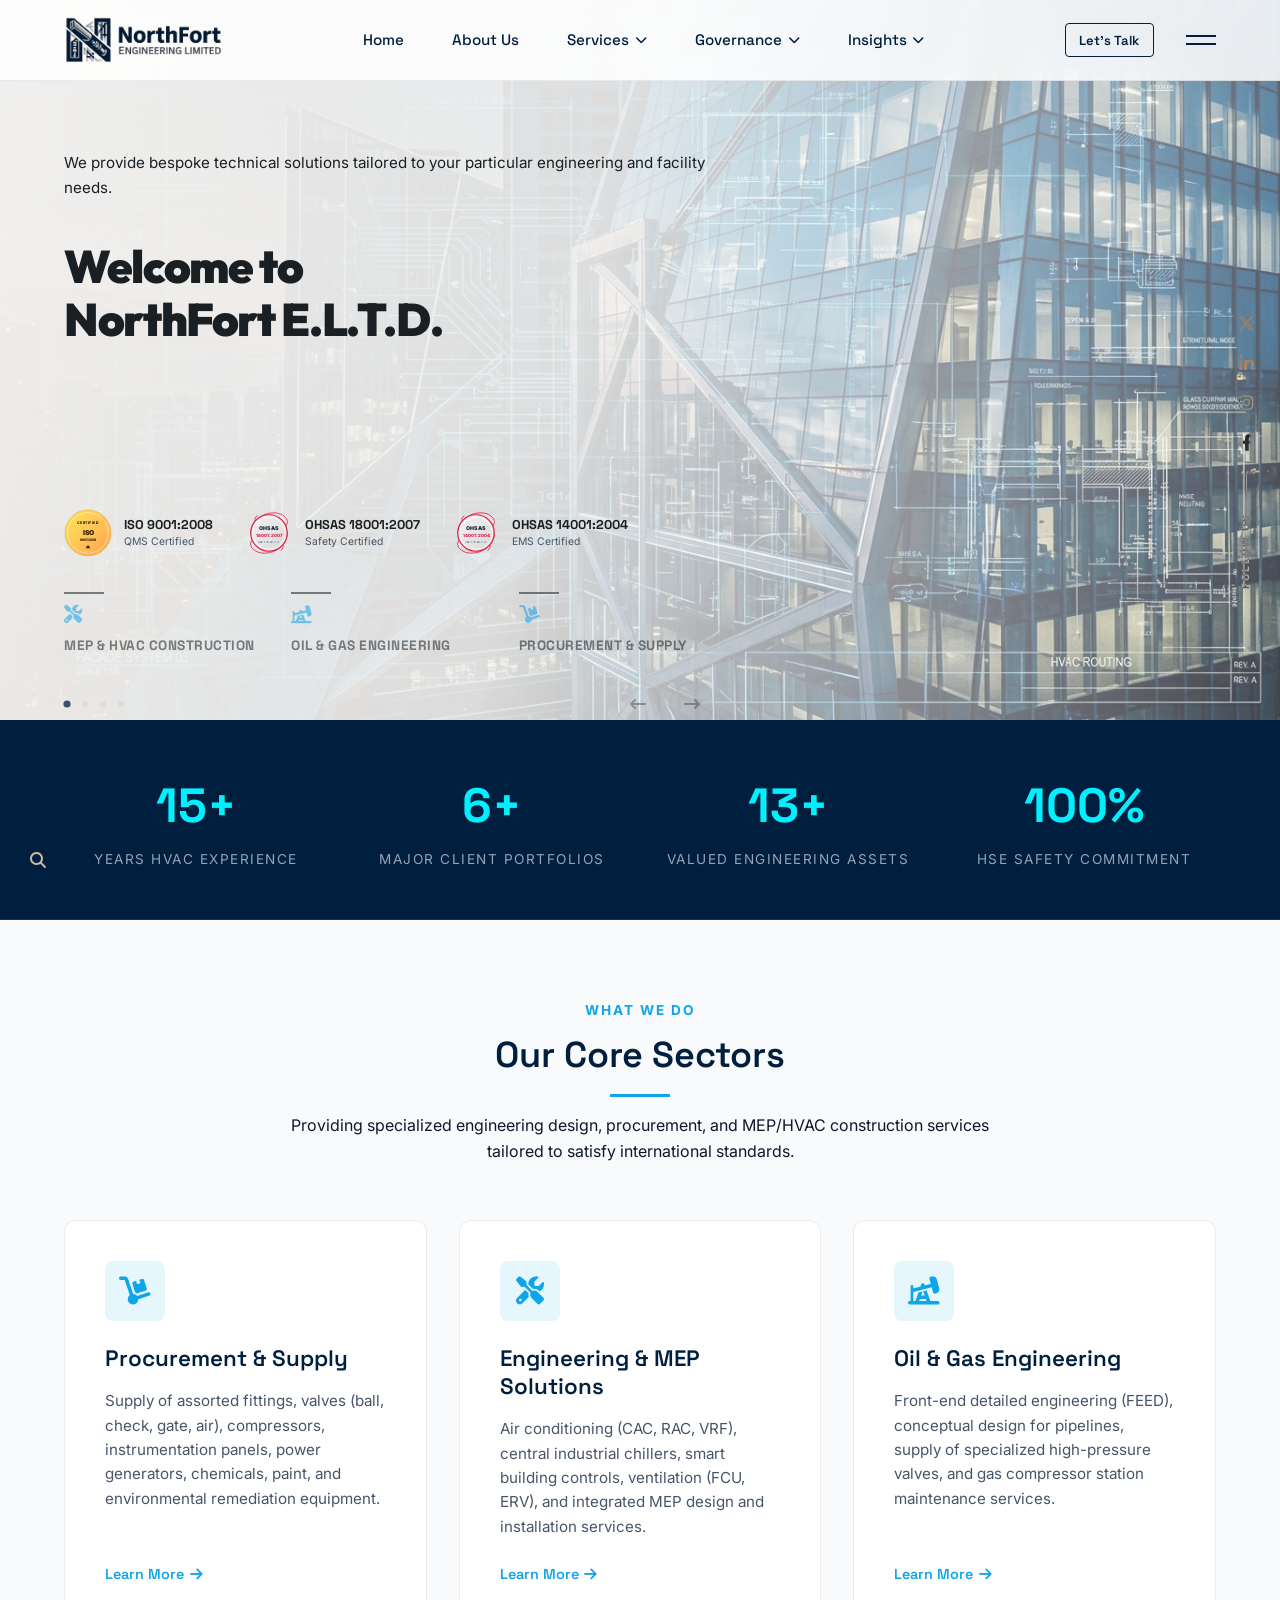
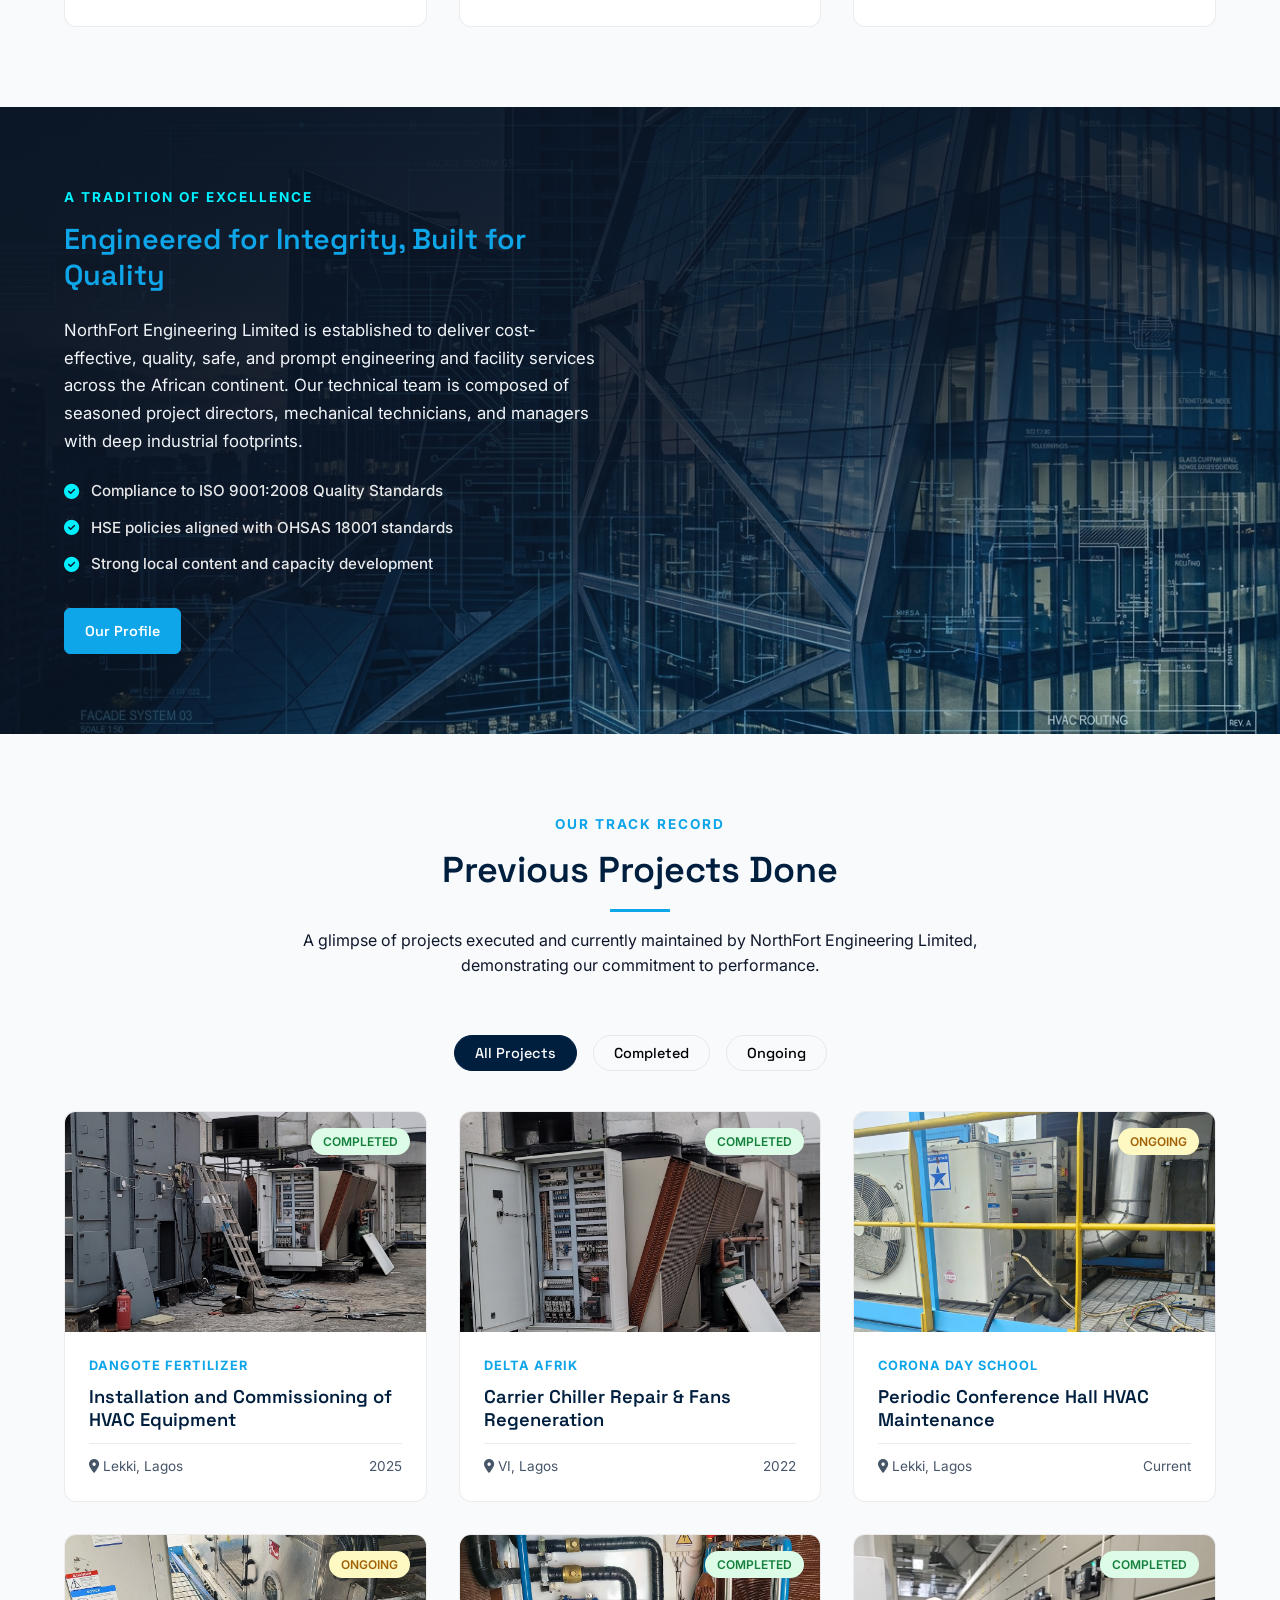
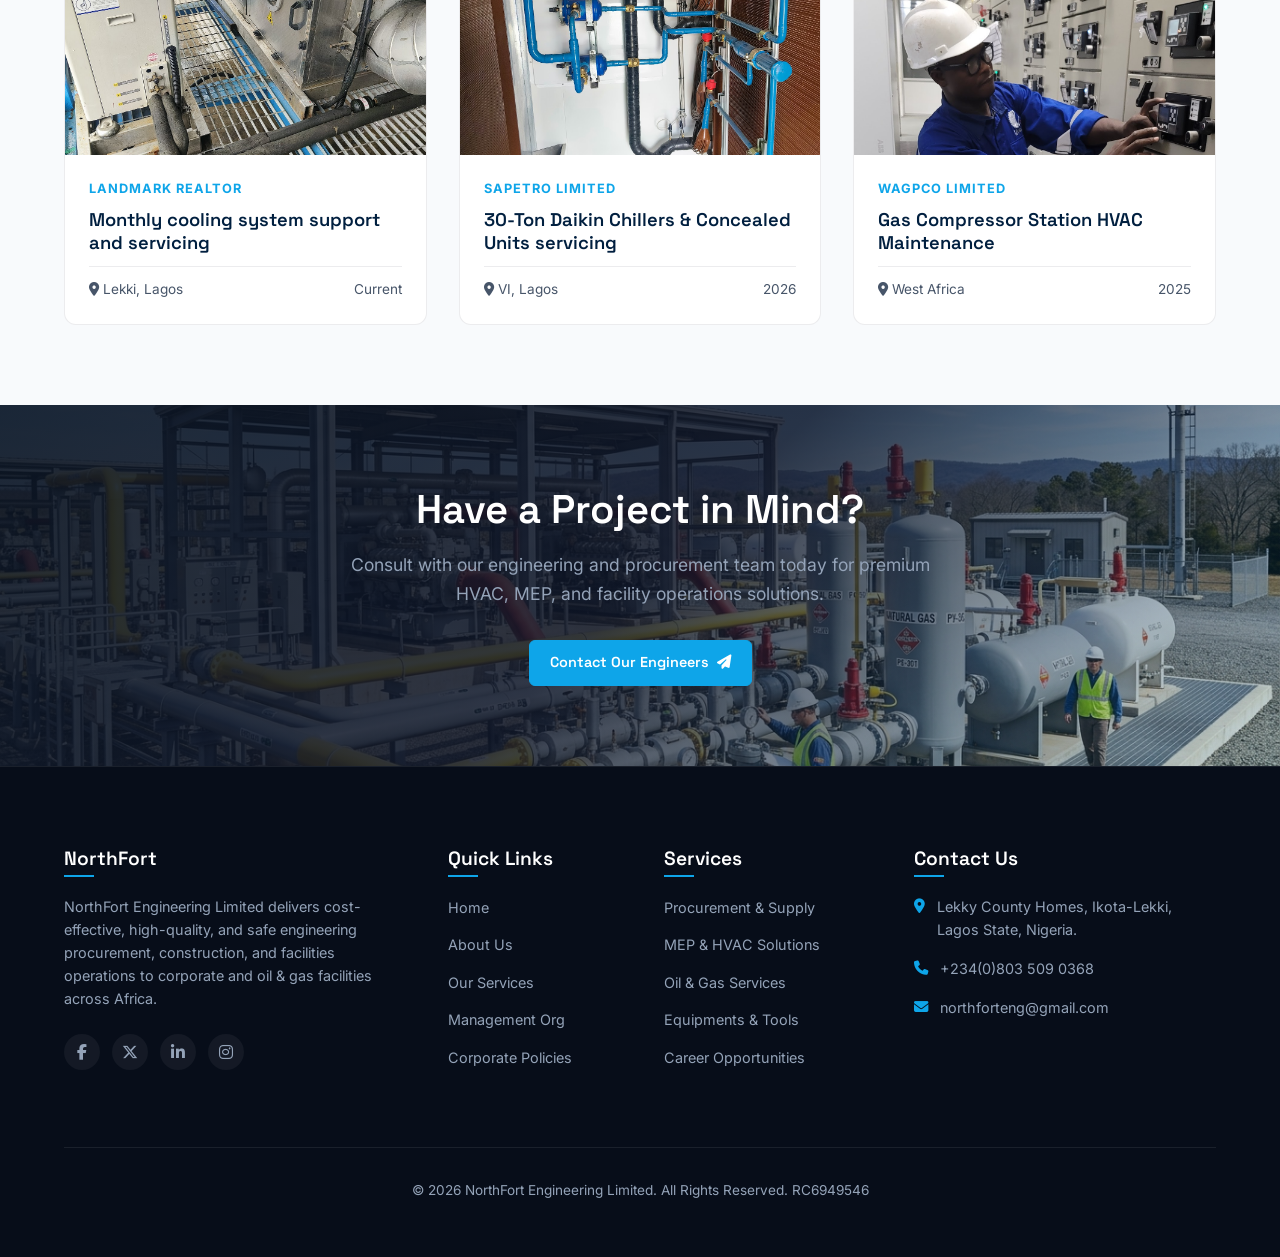
==== commit 893b4931: "Mobile UI overhaul: full-bleed images, sector text-on-image overlays, transparent overlays, new sect" ====
--- a/index.html
+++ b/index.html
@@ -306,6 +306,7 @@
 
   <!-- Stats Section -->
   <section class="stats-banner scroll-reveal">
+
     <div class="container">
       <div class="stats-grid">
         <div class="stat-item">
@@ -376,12 +377,10 @@
   </section>
 
   <!-- About Teaser Section -->
-  <section class="section-dark scroll-reveal">
+  <section class="section-dark about-teaser-section scroll-reveal">
     <div class="container">
       <div class="about-teaser">
-        <div class="about-teaser-img">
-          <img src="assets/company_img18.jpg" alt="Building Facility Management">
-        </div>
+
         <div class="about-teaser-content">
           <span class="section-subtitle">A Tradition of Excellence</span>
           <h3>Engineered for Integrity, Built for Quality</h3>
@@ -435,7 +434,7 @@
         <!-- Project 2 -->
         <div class="project-card" data-status="completed">
           <div class="project-img-wrapper">
-            <img src="assets/company_img18.jpg" alt="Chiller repair">
+            <img src="assets/company_img188.jpg" alt="Chiller repair">
             <span class="project-badge completed">Completed</span>
           </div>
           <div class="project-details">
@@ -576,7 +575,7 @@
             </li>
             <li>
               <i class="fa-solid fa-envelope"></i>
-              <span>northforteng@gmail.com</span>
+              <p><a href="mailto:northforteng@gmail.com">northforteng@gmail.com</a></p>
             </li>
           </ul>
         </div>
--- a/css/style.css
+++ b/css/style.css
@@ -12,33 +12,33 @@
   --color-card-dark: rgba(18, 30, 49, 0.75);
   --color-light-bg: #f8fafc;
   --color-card-light: #ffffff;
-  
+
   --color-text-dark: #0f172a;
   --color-text-muted-dark: #475569;
   --color-text-light: #f1f5f9;
   --color-text-muted-light: #94a3b8;
-  
+
   --color-accent-blue: #0ea5e9;
   --color-accent-teal: #00f0ff;
   --color-accent-cyan: #06b6d4;
-  
+
   --color-border-dark: rgba(255, 255, 255, 0.08);
   --color-border-light: rgba(15, 23, 42, 0.08);
-  
+
   /* Fonts */
   --font-title: 'Space Grotesk', -apple-system, BlinkMacSystemFont, "Segoe UI", Roboto, sans-serif;
   --font-body: 'Inter', -apple-system, BlinkMacSystemFont, "Segoe UI", Roboto, sans-serif;
-  
+
   /* Shadows & Glassmorphism */
   --shadow-sm: 0 1px 2px 0 rgba(0, 0, 0, 0.05);
   --shadow-md: 0 4px 6px -1px rgba(0, 0, 0, 0.1), 0 2px 4px -2px rgba(0, 0, 0, 0.1);
   --shadow-lg: 0 10px 15px -3px rgba(0, 0, 0, 0.1), 0 4px 6px -4px rgba(0, 0, 0, 0.1);
   --shadow-glow: 0 0 15px rgba(0, 240, 255, 0.25);
-  
+
   --glass-bg: rgba(11, 21, 36, 0.7);
   --glass-border: rgba(255, 255, 255, 0.06);
   --glass-blur: blur(12px);
-  
+
   /* Transitions */
   --transition-fast: 0.2s ease;
   --transition-normal: 0.3s cubic-bezier(0.4, 0, 0.2, 1);
@@ -46,7 +46,9 @@
 }
 
 /* Reset & Base Styles */
-*, *::before, *::after {
+*,
+*::before,
+*::after {
   box-sizing: border-box;
   margin: 0;
   padding: 0;
@@ -65,7 +67,12 @@
   overflow-x: hidden;
 }
 
-h1, h2, h3, h4, h5, h6 {
+h1,
+h2,
+h3,
+h4,
+h5,
+h6 {
   font-family: var(--font-title);
   font-weight: 600;
   color: var(--color-primary-navy);
@@ -394,15 +401,58 @@
 /* Sections Base */
 section {
   padding: 5rem 0;
+
 }
 
 .section-dark {
   background-color: var(--color-dark-bg);
   color: var(--color-text-light);
+
 }
 
 .section-dark h2 {
   color: var(--color-text-light);
+}
+
+/* About Teaser Section - Background Image with Dark Overlay */
+.about-teaser-section {
+  position: relative;
+  background-image: url('../assets/hero_bg.jpg');
+  background-size: cover;
+  background-position: center;
+  background-repeat: no-repeat;
+}
+
+.about-teaser-section::before {
+  content: '';
+  position: absolute;
+  top: 0;
+  left: 0;
+  width: 100%;
+  height: 100%;
+  background: linear-gradient(160deg, rgba(11, 21, 36, 0.92) 0%, rgba(11, 21, 36, 0.85) 50%, rgba(14, 165, 233, 0.15) 100%);
+  z-index: 1;
+}
+
+.about-teaser-section > .container {
+  position: relative;
+  z-index: 2;
+}
+
+.about-teaser-section h3 {
+  color: #ffffff;
+}
+
+.about-teaser-section .section-subtitle {
+  color: var(--color-accent-teal);
+}
+
+.about-teaser-section .features-list li {
+  color: rgba(255, 255, 255, 0.9);
+}
+
+.about-teaser-section .features-list li i {
+  color: var(--color-accent-teal);
 }
 
 .section-title-wrap {
@@ -528,7 +578,8 @@
   font-weight: 400;
   line-height: 1.65;
   margin-bottom: 2.2rem;
-  min-height: 55px; /* Reserves space for 2 lines of subtitle text to prevent shifting */
+  min-height: 55px;
+  /* Reserves space for 2 lines of subtitle text to prevent shifting */
 }
 
 .hero-title-split {
@@ -539,7 +590,8 @@
   color: #191f23;
   margin-bottom: 1.5rem;
   letter-spacing: -0.03em;
-  min-height: 240px; /* Reserves space for 4 lines of title text to prevent shifting */
+  min-height: 240px;
+  /* Reserves space for 4 lines of title text to prevent shifting */
 }
 
 .hero-certificates {
@@ -648,7 +700,8 @@
 /* Slider Controls (Dots + Arrows in same row) */
 .hero-slider-controls {
   position: absolute;
-  bottom: -4.5rem; /* Position it below the features grid, resting right above the next section */
+  bottom: -4.5rem;
+  /* Position it below the features grid, resting right above the next section */
   left: 0;
   right: 0;
   z-index: 10;
@@ -717,24 +770,30 @@
     min-height: auto;
     padding-top: 75px;
   }
+
   .hero-bg-layer {
     background-image: linear-gradient(to bottom, rgba(250, 248, 245, 0.7) 0%, rgba(250, 248, 245, 0.92) 50%, rgba(250, 248, 245, 0.98) 100%), url('../assets/hero_bg.jpg');
   }
+
   .hero-left-panel {
     display: none;
   }
+
   .hero-bg-text {
     display: none;
   }
+
   .hero-right-panel {
     padding: 35px 1.5rem 2rem;
   }
+
   .hero-title-split {
     font-size: 2.3rem;
     line-height: 1.25;
     margin-bottom: 1rem;
     min-height: 200px;
   }
+
   .hero-right-subtitle {
     font-size: 0.88rem;
     line-height: 1.5;
@@ -742,6 +801,7 @@
     margin-bottom: 1.5rem;
     min-height: 70px;
   }
+
   .hero-certificates {
     display: grid;
     grid-template-columns: repeat(3, 1fr);
@@ -750,19 +810,24 @@
     margin: 1.2rem 0;
     width: 100%;
   }
+
   .cert-item {
     display: flex;
-    justify-content: flex-start;
+    justify-content: center;
+    /* Center each certificate SVG */
     align-items: center;
     gap: 0;
   }
+
   .cert-item .cert-meta {
     display: none !important;
   }
+
   .cert-svg {
-    width: 60px;
-    height: 60px;
-  }
+    width: 80px;
+    height: 80px;
+  }
+
   .hero-features-grid {
     grid-template-columns: repeat(3, 1fr);
     gap: 0.5rem;
@@ -770,29 +835,38 @@
     margin-top: 2rem;
     width: 100%;
   }
+
   .hero-feature-col {
-    text-align: left;
-    align-items: flex-start;
+    text-align: center !important;
+    /* Center the feature text and icon */
+    align-items: center !important;
+    /* Center the flex contents */
     opacity: 1 !important;
   }
+
   .hero-feature-col h4 {
     font-size: 0.58rem;
     letter-spacing: 0px;
     line-height: 1.2;
   }
+
   .hero-feature-col i {
     font-size: 0.9rem;
   }
+
   .feature-line {
     width: 30px;
     height: 2px;
     background-color: #191f23;
-    margin: 0;
-  }
+    margin: 0 auto !important;
+    /* Center the decoration line */
+  }
+
   .hero-top-line,
   .hero-bottom-line {
     display: none !important;
   }
+
   .hero-slider-controls {
     position: relative !important;
     bottom: auto !important;
@@ -805,11 +879,13 @@
     max-width: 420px;
     margin-top: 1.8rem;
   }
+
   .hero-dots {
     display: flex;
     gap: 0.5rem;
     align-items: center;
   }
+
   .hero-dot {
     width: 5px !important;
     height: 5px !important;
@@ -817,14 +893,17 @@
     opacity: 0.3 !important;
     transition: opacity 0.3s ease;
   }
+
   .hero-dot.active {
     opacity: 0.65 !important;
     transform: scale(1.15) !important;
   }
+
   .hero-arrows {
     display: flex !important;
     gap: 0.5rem;
   }
+
   .hero-arrow-btn {
     width: 38px !important;
     height: 38px !important;
@@ -839,20 +918,23 @@
     opacity: 0.35 !important;
     transition: opacity 0.3s ease;
   }
+
   .hero-arrow-btn:hover {
     opacity: 0.75 !important;
   }
-  
+
   /* Enforce text column first, then image underneath on mobile for all subpage grids and teaser sections */
   .about-grid,
   .about-teaser {
     display: flex !important;
     flex-direction: column !important;
   }
+
   .about-grid .about-teaser-content,
   .about-teaser .about-teaser-content {
     order: 1 !important;
   }
+
   .about-grid .about-teaser-img,
   .about-teaser .about-teaser-img {
     order: 2 !important;
@@ -863,6 +945,11 @@
     background-color: transparent !important;
     backdrop-filter: none !important;
     -webkit-backdrop-filter: none !important;
+    height: 100dvh !important;
+    position: fixed !important;
+    top: 0 !important;
+    left: 0 !important;
+    overflow-y: auto !important;
   }
 
   .overlay-container {
@@ -870,9 +957,10 @@
     margin: 0 !important;
     max-width: 100vw !important;
     width: 100vw !important;
-    height: 100vh !important;
+    height: 100dvh !important;
     display: flex !important;
     flex-direction: column !important;
+    overflow-y: auto !important;
   }
 
   .overlay-header {
@@ -889,7 +977,7 @@
   .overlay-content {
     display: grid !important;
     grid-template-columns: 90fr 10fr !important;
-    height: 100vh !important;
+    height: 100dvh !important;
     width: 100vw !important;
     gap: 0 !important;
     padding: 0 !important;
@@ -899,17 +987,20 @@
 
   .overlay-nav-col {
     background-color: #ffffff !important;
-    padding: 125px 20px 3rem !important;
+    padding: 85px 20px 80px !important;
     display: flex !important;
     flex-direction: column !important;
     justify-content: flex-start !important;
-    height: 100% !important;
+    height: 100dvh !important;
     position: relative !important;
     box-sizing: border-box !important;
+    overflow: hidden !important;
   }
 
   .overlay-nav {
-    gap: 1.25rem !important;
+    display: flex !important;
+    flex-direction: column !important;
+    gap: 0.7rem !important;
     padding: 0 !important;
     margin: 0 !important;
   }
@@ -919,7 +1010,7 @@
   }
 
   .overlay-nav-link {
-    font-size: 1.25rem !important;
+    font-size: 1.12rem !important;
     color: var(--color-primary-navy) !important;
     font-weight: 700 !important;
     text-transform: none !important;
@@ -928,6 +1019,7 @@
     align-items: center !important;
     justify-content: space-between !important;
     width: 100% !important;
+    line-height: 1.2 !important;
   }
 
   .overlay-nav-link:hover,
@@ -1008,12 +1100,12 @@
 
   .overlay-sub {
     padding-left: 1rem !important;
-    gap: 0.75rem !important;
-    margin-top: 0.5rem !important;
+    gap: 0.45rem !important;
+    margin-top: 0.4rem !important;
   }
 
   .overlay-sub a {
-    font-size: 1.05rem !important;
+    font-size: 0.92rem !important;
     color: #64748b !important;
     font-weight: 500 !important;
     text-transform: none !important;
@@ -1026,8 +1118,8 @@
 
   /* Right column (Dark Panel) */
   .overlay-info-col {
-    background-color: #0b1524 !important;
-    padding: 320px 0 3rem !important;
+    background-color: rgba(11, 21, 36, 0.85) !important;
+    padding: 240px 0 3rem !important;
     display: flex !important;
     flex-direction: column !important;
     align-items: center !important;
@@ -1229,11 +1321,18 @@
 .about-teaser-content h3 {
   font-size: 1.8rem;
   margin-bottom: 1.5rem;
+  color: var(--color-accent-blue)
 }
 
 .about-teaser-content p {
-  color: var(--color-text-muted-dark);
+  color: var(--color-text-dark);
+  font-size: 1.05rem;
+  line-height: 1.65;
   margin-bottom: 1.5rem;
+}
+
+.section-dark .about-teaser-content p {
+  color: var(--color-text-light);
 }
 
 .features-list {
@@ -1252,6 +1351,36 @@
 
 .features-list li i {
   color: var(--color-accent-blue);
+}
+
+/* Full-Bleed Image - Edge to Edge (mobile only, see media query) */
+.full-bleed img {
+  display: block;
+}
+
+/* Sector Rows - Desktop: normal grid, Mobile: text-on-image overlay */
+.sector-row {
+  position: relative;
+}
+
+@media (min-width: 769px) {
+  .sector-row {
+    background-image: none !important;
+  }
+}
+
+.sector-row .sector-overlay {
+  display: none;
+}
+
+.sector-row .sector-content {
+  position: relative;
+  z-index: 2;
+}
+
+/* Mobile-only simplified sector text - hidden on desktop */
+.sector-mobile-content {
+  display: none;
 }
 
 /* Project Showcases */
@@ -1363,11 +1492,28 @@
 
 /* Call to Action Section */
 .cta-banner {
-  background: linear-gradient(135deg, var(--color-primary-navy), var(--color-dark-bg));
+  background: url('../assets/oil_gas.jpg') center / cover no-repeat;
   color: #ffffff;
   text-align: center;
   padding: 5rem 0;
   position: relative;
+  overflow: hidden;
+}
+
+.cta-banner::before {
+  content: '';
+  position: absolute;
+  top: 0;
+  left: 0;
+  width: 100%;
+  height: 100%;
+  background: linear-gradient(135deg, rgba(11, 21, 36, 0.9) 0%, rgba(15, 23, 42, 0.85) 50%, rgba(14, 165, 233, 0.12) 100%);
+  z-index: 1;
+}
+
+.cta-banner > .container {
+  position: relative;
+  z-index: 2;
 }
 
 .cta-banner h2 {
@@ -1525,6 +1671,14 @@
   overflow: hidden;
 }
 
+.page-header-mep {
+  background-image: linear-gradient(rgba(11, 21, 36, 0.8), rgba(11, 21, 36, 0.85)), url('../assets/hvac_mep.jpg');
+}
+
+.page-header-oilgas {
+  background-image: linear-gradient(rgba(11, 21, 36, 0.8), rgba(11, 21, 36, 0.85)), url('../assets/oil_gas.jpg');
+}
+
 .page-header h1 {
   color: #ffffff;
   font-size: 3rem;
@@ -1563,6 +1717,16 @@
 
 .page-content {
   padding: 5rem 0;
+}
+
+@media (max-width: 768px) {
+  .page-content {
+    background-color: var(--color-card-light);
+    border-radius: 16px 16px 0 0;
+    margin-top: -16px;
+    position: relative;
+    z-index: 10;
+  }
 }
 
 /* Detailed Page Elements */
@@ -1908,6 +2072,7 @@
     opacity: 0;
     transform: translateY(-20px);
   }
+
   to {
     opacity: 1;
     transform: translateY(0);
@@ -1919,6 +2084,7 @@
     opacity: 0;
     transform: translateY(20px);
   }
+
   to {
     opacity: 1;
     transform: translateY(0);
@@ -1930,19 +2096,24 @@
   .footer-grid {
     grid-template-columns: 1fr 1fr;
   }
+
   .organogram-grid {
     grid-template-columns: repeat(4, 1fr);
   }
+
   .orgo-staff {
     grid-column: span 2;
   }
+
   .orgo-eng {
     grid-column: span 4;
   }
+
   .orgo-cso {
     grid-column: span 4;
     margin: 2rem auto 0;
   }
+
   .engineers-list-grid {
     grid-template-columns: repeat(3, 1fr);
   }
@@ -1961,22 +2132,22 @@
     flex-direction: column;
     padding: 1rem 0;
   }
-  
+
   .main-nav.active {
     display: flex;
   }
-  
+
   .nav-item {
     width: 100%;
     margin: 0;
   }
-  
+
   .nav-link {
     padding: 1rem 2rem;
     width: 100%;
     justify-content: space-between;
   }
-  
+
   .sub-menu {
     position: static;
     opacity: 1;
@@ -1988,15 +2159,15 @@
     padding-left: 2rem;
     display: none;
   }
-  
+
   .nav-item.active .sub-menu {
     display: block;
   }
-  
+
   .hamburger {
     display: flex;
   }
-  
+
   .header-actions .btn-outline {
     display: inline-flex;
   }
@@ -2007,36 +2178,211 @@
       font-size: 0.78rem;
     }
   }
-  
+
   .hero-title {
     font-size: 2.75rem;
   }
-  
-  .services-grid,
-  .projects-grid,
+
   .about-teaser,
   .about-grid,
   .contact-layout {
     grid-template-columns: 1fr;
   }
-  
+
+  .projects-grid {
+    display: flex;
+    flex-direction: row;
+    overflow-x: auto;
+    scroll-snap-type: x mandatory;
+    scroll-behavior: smooth;
+    gap: 1.25rem;
+    padding: 1.5rem 0.25rem 2rem;
+    margin-left: -1rem;
+    margin-right: -1rem;
+    padding-left: 1rem;
+    padding-right: 1rem;
+    -webkit-overflow-scrolling: touch;
+    scrollbar-width: none;
+  }
+
+  .projects-grid::-webkit-scrollbar {
+    display: none;
+  }
+
+  .projects-grid .project-card {
+    flex: 0 0 82%;
+    scroll-snap-align: center;
+    box-shadow: var(--shadow-md);
+    margin-bottom: 0.5rem;
+  }
+
+  .services-grid {
+    display: flex;
+    flex-direction: row;
+    overflow-x: auto;
+    scroll-snap-type: x mandatory;
+    scroll-behavior: smooth;
+    gap: 1.25rem;
+    padding: 1.5rem 0.25rem 2rem;
+    margin-left: -1rem;
+    margin-right: -1rem;
+    padding-left: 1rem;
+    padding-right: 1rem;
+    -webkit-overflow-scrolling: touch;
+    scrollbar-width: none;
+  }
+
+  .services-grid::-webkit-scrollbar {
+    display: none;
+  }
+
+  .services-grid .service-card {
+    flex: 0 0 82%;
+    scroll-snap-align: center;
+    box-shadow: var(--shadow-md);
+    margin-bottom: 0.5rem;
+  }
+
+  /* Full-bleed images - mobile only */
+  .full-bleed {
+    margin-left: calc(-50vw + 50%);
+    margin-right: calc(-50vw + 50%);
+    width: 100vw;
+    border-radius: 0;
+  }
+
+  .full-bleed img {
+    width: 100%;
+    height: auto;
+    border-radius: 0;
+  }
+
+  /* Sector rows - mobile: text-on-image overlay */
+  .sector-row {
+    display: block;
+    margin-left: calc(-50vw + 50%);
+    margin-right: calc(-50vw + 50%);
+    width: 100vw;
+    border-radius: 6px;
+    margin-bottom: 0 !important;
+    overflow: hidden;
+    position: relative;
+    background-size: cover;
+    background-position: center;
+    background-repeat: no-repeat;
+  }
+
+  .sector-row .about-teaser-img {
+    display: none;
+  }
+
+  .sector-row .sector-overlay {
+    display: block;
+    position: absolute;
+    top: 0;
+    left: 0;
+    width: 100%;
+    height: 100%;
+    background: linear-gradient(180deg, rgba(11, 21, 36, 0.35) 0%, rgba(11, 21, 36, 0.75) 45%, rgba(11, 21, 36, 0.92) 100%);
+    z-index: 1;
+  }
+
+  .sector-row .sector-content {
+    display: none;
+  }
+
+  .sector-row {
+    min-height: 420px;
+  }
+
+  .sector-row .sector-mobile-content {
+    display: flex;
+    flex-direction: column;
+    justify-content: space-between;
+    position: relative;
+    z-index: 2;
+    padding: 2rem 1.25rem;
+    min-height: 420px;
+  }
+
+  .sector-row .sector-mobile-content .sector-number {
+    display: block;
+    font-family: 'Space Grotesk', sans-serif;
+    font-size: 0.8rem;
+    font-weight: 700;
+    color: var(--color-accent-teal);
+    letter-spacing: 1px;
+    margin-bottom: 0.35rem;
+  }
+
+  .sector-row .sector-mobile-content h3 {
+    color: #ffffff;
+    font-size: 1.75rem;
+    font-weight: 800;
+    margin-bottom: 0;
+    line-height: 1.15;
+  }
+
+  .sector-row .sector-mobile-content .sector-mobile-bottom {
+    margin-top: auto;
+  }
+
+  .sector-row .sector-mobile-content p {
+    color: rgba(255, 255, 255, 0.9);
+    font-size: 0.95rem;
+    font-weight: 600;
+    line-height: 1.55;
+    margin-bottom: 1rem;
+  }
+
+  .sector-mobile-link {
+    color: rgba(255, 255, 255, 0.9);
+    font-size: 0.9rem;
+    font-weight: 700;
+    text-decoration: none;
+    display: inline-flex;
+    align-items: center;
+    gap: 0.5rem;
+  }
+
+  .sector-mobile-link i {
+    font-size: 0.75rem;
+    transition: transform 0.2s ease;
+  }
+
   .stats-grid {
     grid-template-columns: 1fr 1fr;
     gap: 1.5rem;
   }
-  
+
   .form-grid {
     grid-template-columns: 1fr;
   }
-  
+
   .form-group.full-width {
     grid-column: span 1;
   }
-  
+
+  .form-card {
+    padding: 1.5rem;
+    margin-left: 0;
+    margin-right: 0;
+    max-width: 100%;
+    overflow: hidden;
+  }
+
+  .form-group input,
+  .form-group textarea,
+  .form-group select {
+    width: 100%;
+    max-width: 100%;
+    box-sizing: border-box;
+  }
+
   .organogram-grid {
     grid-template-columns: 1fr;
   }
-  
+
   .orgo-ceo,
   .orgo-gm,
   .orgo-staff,
@@ -2046,16 +2392,16 @@
     max-width: none !important;
     margin: 1.5rem auto 0 !important;
   }
-  
+
   .engineers-list-grid {
     grid-template-columns: 1fr;
   }
-  
+
   .footer-grid {
     grid-template-columns: 1fr;
     gap: 2rem;
   }
-  
+
   .footer-bottom {
     flex-direction: column;
     gap: 1rem;
@@ -2072,7 +2418,8 @@
   left: 0;
   width: 100vw;
   height: 100vh;
-  background-color: rgba(15, 23, 27, 0.97);
+  height: 100dvh;
+  background-color: rgba(11, 21, 36, 0.88);
   backdrop-filter: blur(15px);
   z-index: 2000;
   display: flex;
@@ -2081,7 +2428,7 @@
   justify-content: flex-start;
   overflow-y: auto;
   padding: 0;
-  
+
   /* Hidden by default with slide-down fade transition */
   opacity: 0;
   visibility: hidden;
@@ -2103,6 +2450,7 @@
   width: 100%;
   height: 100%;
   min-height: 100vh;
+  min-height: 100dvh;
 }
 
 .overlay-header {
@@ -2294,6 +2642,7 @@
     grid-template-columns: 1fr;
     gap: 3rem;
   }
+
   .overlay-info-col {
     border-left: none;
     border-top: 1px solid rgba(255, 255, 255, 0.08);
@@ -2301,6 +2650,7 @@
     padding-top: 2rem;
     gap: 1.5rem;
   }
+
   .overlay-nav-link {
     font-size: 2.5rem;
   }
@@ -2310,6 +2660,7 @@
   .overlay-nav-link {
     font-size: 2rem;
   }
+
   .overlay-sub a {
     font-size: 1.1rem;
   }
@@ -2359,9 +2710,9 @@
   left: 0;
   width: 100vw;
   height: 100vh;
-  background-color: #121214 !important;
-  backdrop-filter: none !important;
-  -webkit-backdrop-filter: none !important;
+  background-color: rgba(11, 21, 36, 0.88);
+  backdrop-filter: blur(15px);
+  -webkit-backdrop-filter: blur(15px);
   z-index: 2100;
   display: flex;
   flex-direction: column;
@@ -2369,7 +2720,7 @@
   justify-content: flex-start;
   padding-top: 100px;
   overflow-y: auto;
-  
+
   opacity: 0;
   visibility: hidden;
   pointer-events: none;
@@ -2513,8 +2864,10 @@
 /* Floating Back Button & Text */
 .floating-back-container {
   position: absolute;
-  left: 30px; /* Aligned vertically on the same line as the search button */
-  top: 115px; /* Safely below sticky header in subpage hero */
+  left: 30px;
+  /* Aligned vertically on the same line as the search button */
+  top: 115px;
+  /* Safely below sticky header in subpage hero */
   z-index: 10;
   display: flex;
   align-items: center;
@@ -2587,6 +2940,7 @@
 .d-mobile-only {
   display: none !important;
 }
+
 .d-desktop-only {
   display: block !important;
 }
@@ -2595,6 +2949,7 @@
   .d-mobile-only {
     display: block !important;
   }
+
   .d-desktop-only {
     display: none !important;
   }
@@ -2605,20 +2960,23 @@
   .data-table {
     font-size: 0.72rem !important;
   }
-  .data-table th, 
+
+  .data-table th,
   .data-table td {
     padding: 0.5rem 0.4rem !important;
   }
+
   .data-table th:nth-child(2),
   .data-table td:nth-child(2) {
     max-width: 140px !important;
     word-break: break-word !important;
     white-space: normal !important;
   }
+
   .data-table th:nth-child(3),
   .data-table td:nth-child(3) {
     max-width: 90px !important;
     word-break: break-word !important;
     white-space: normal !important;
   }
-}
+}
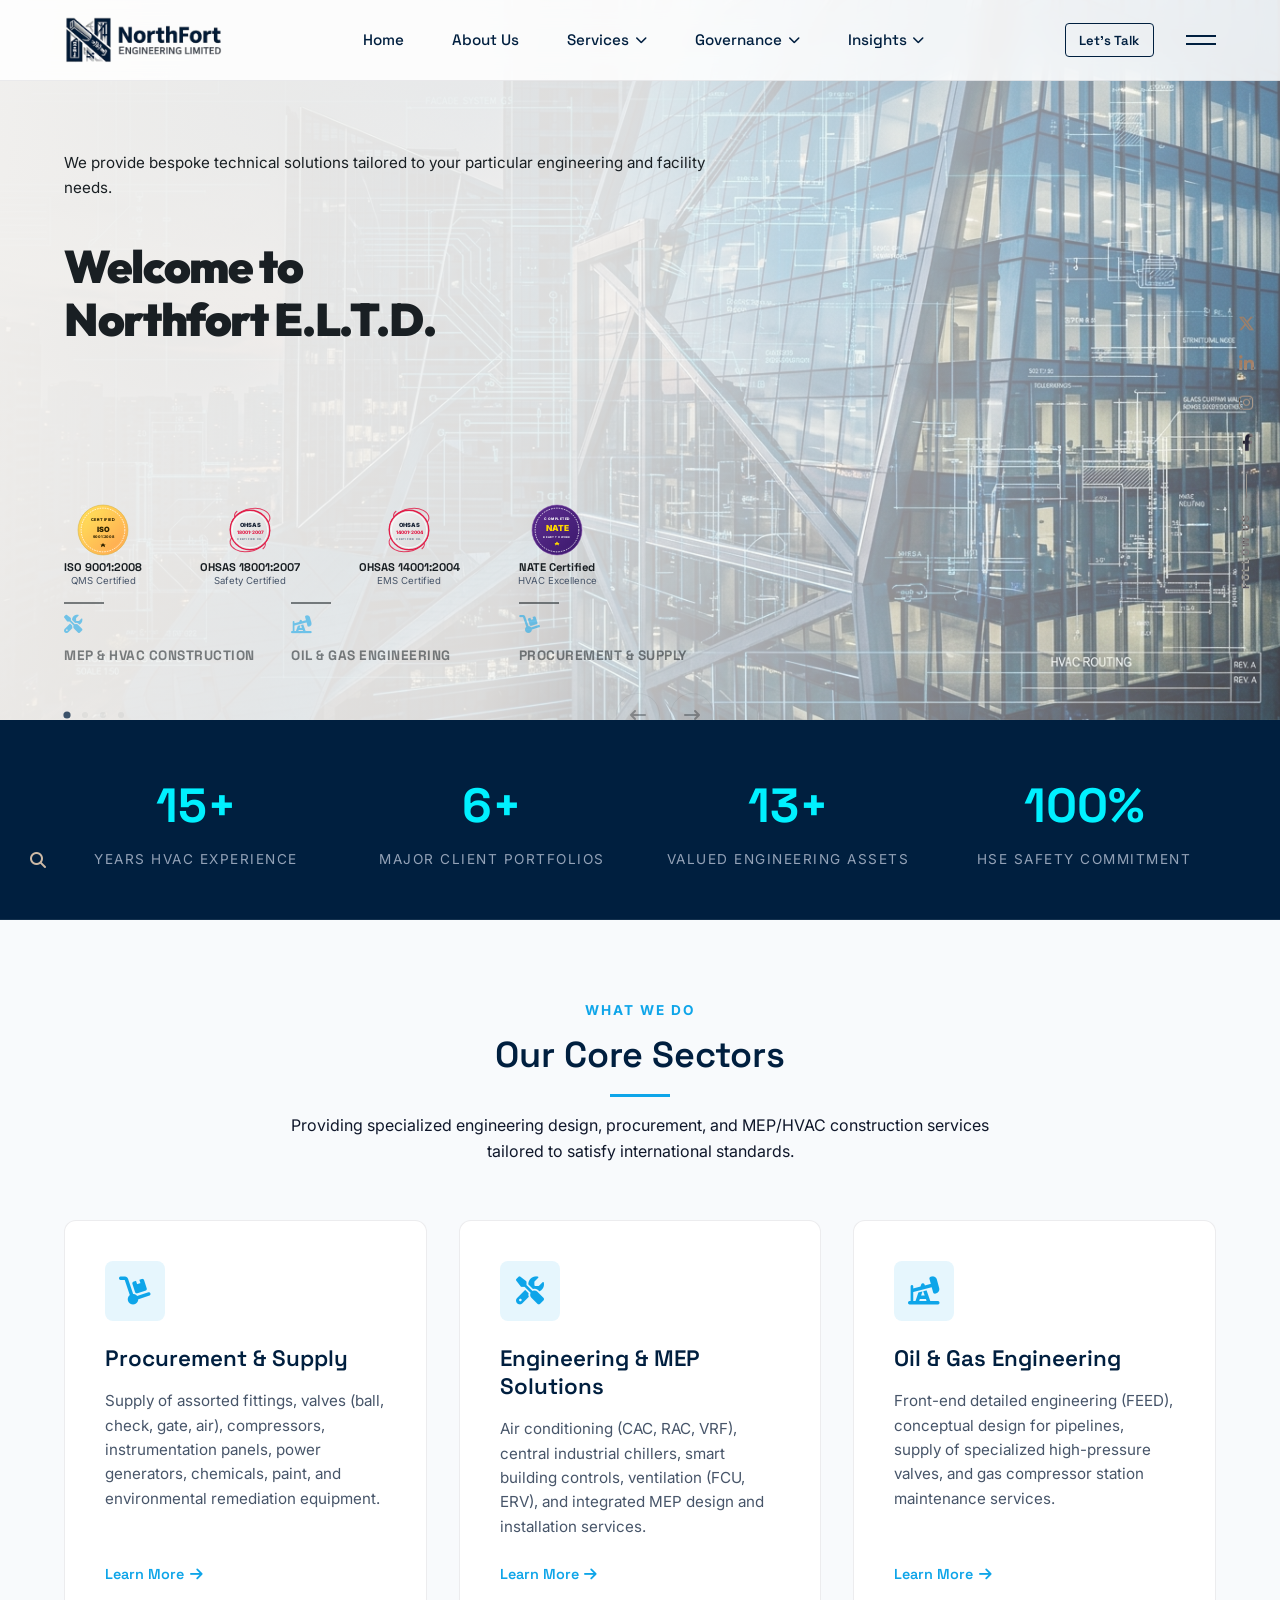
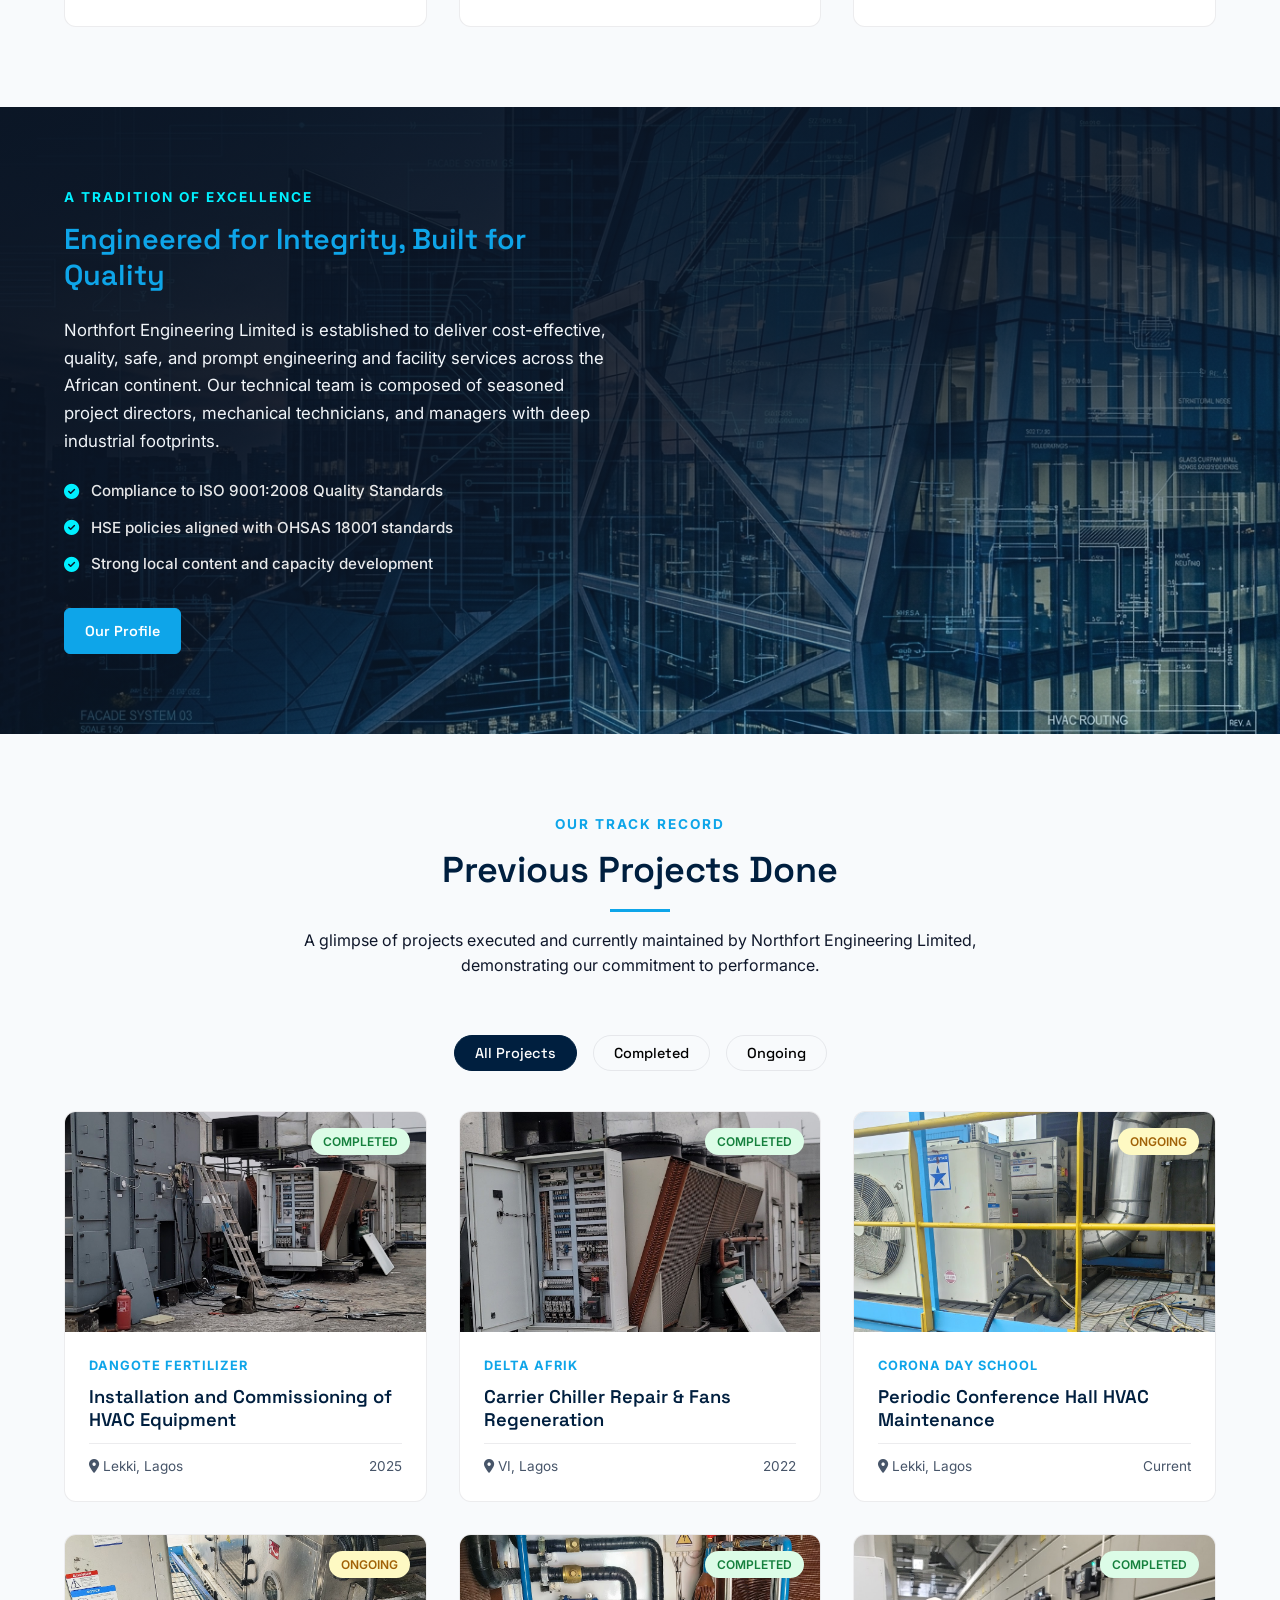
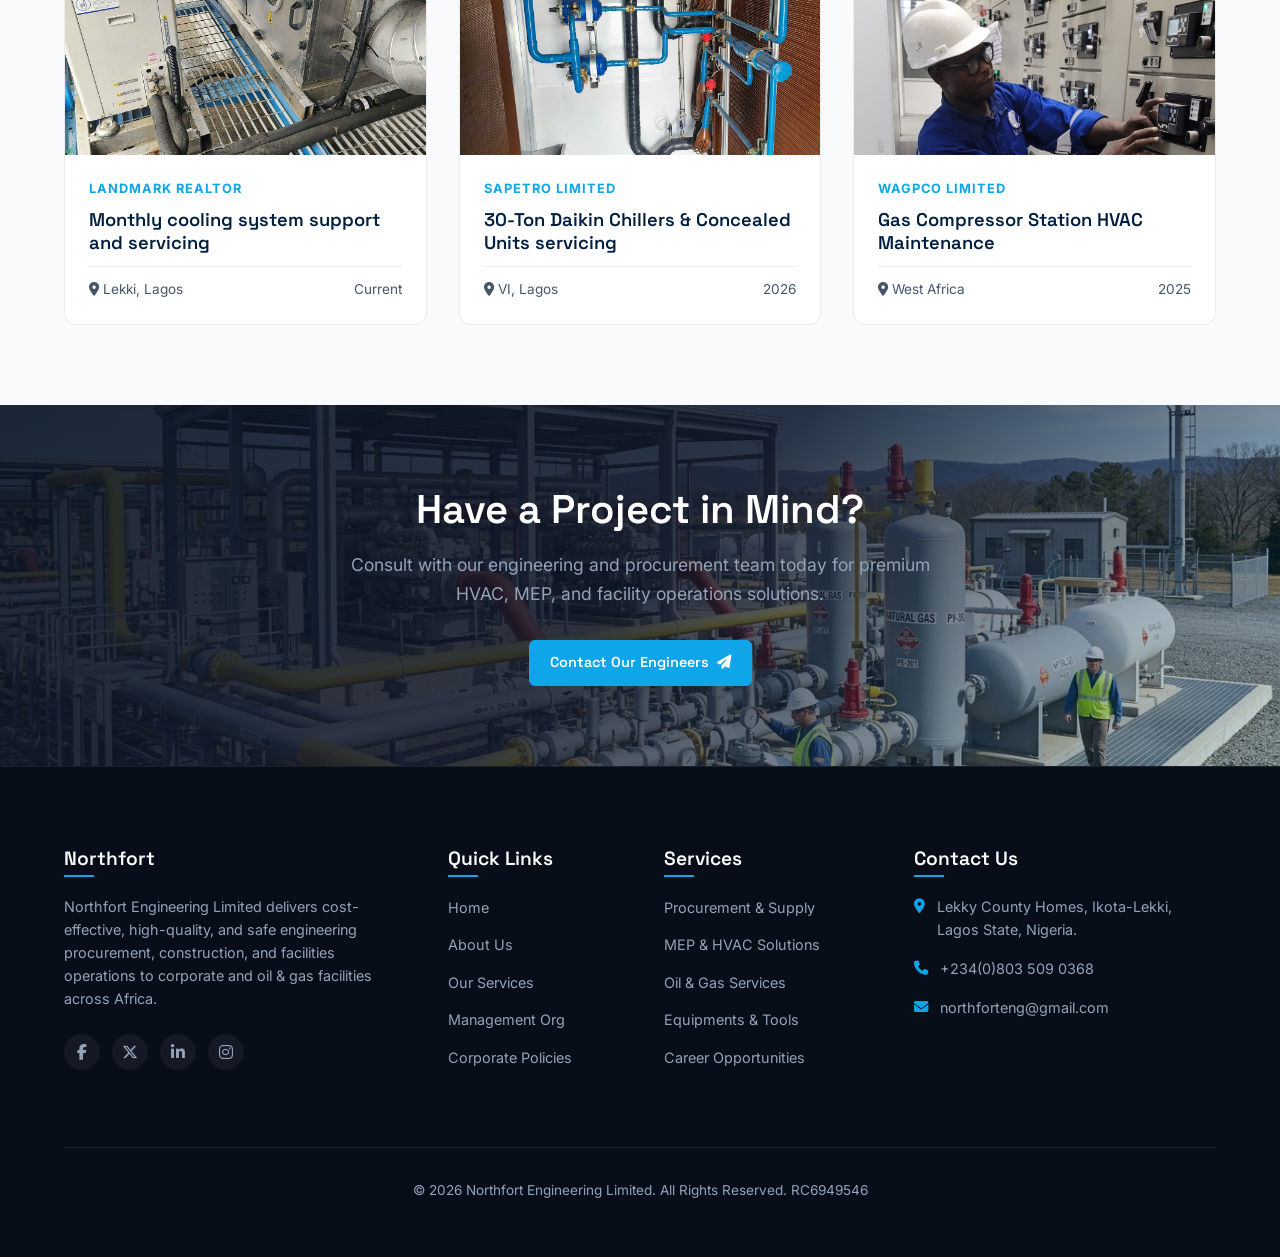
==== commit 3da0ab88: "Add NATE certificate badge, rename NorthFort to Northfort across site, redesign cert layout" ====
--- a/index.html
+++ b/index.html
@@ -4,9 +4,9 @@
 <head>
   <meta charset="UTF-8">
   <meta name="viewport" content="width=device-width, initial-scale=1.0">
-  <title>NorthFort Engineering Limited | Facility Management, MEP, Oil & Gas Services</title>
+  <title>Northfort Engineering Limited | Facility Management, MEP, Oil & Gas Services</title>
   <meta name="description"
-    content="NorthFort Engineering Limited delivers premium facility management, HVAC, general MEP engineering, procurement, and oil & gas services across Africa. Conforming to ISO standards.">
+    content="Northfort Engineering Limited delivers premium facility management, HVAC, general MEP engineering, procurement, and oil & gas services across Africa. Conforming to ISO standards.">
   <link rel="stylesheet" href="https://cdnjs.cloudflare.com/ajax/libs/font-awesome/6.5.2/css/all.min.css">
   <link rel="stylesheet" href="css/style.css">
 </head>
@@ -18,7 +18,7 @@
     <div class="container">
       <div class="header-wrap">
         <a href="index.html" class="branding">
-          <img src="assets/logo.png" alt="NorthFort Engineering Limited" class="logo-img">
+          <img src="assets/logo.png" alt="Northfort Engineering Limited" class="logo-img">
         </a>
 
         <nav class="nav-menu">
@@ -68,7 +68,7 @@
     <button class="close-btn" id="close-search"><i class="fa-solid fa-xmark"></i></button>
     <div class="search-overlay-container container">
       <div class="search-form-wrap">
-        <input type="text" id="search-input" placeholder="Type to search NorthFort..." autocomplete="off">
+        <input type="text" id="search-input" placeholder="Type to search Northfort..." autocomplete="off">
         <div class="search-line"></div>
       </div>
       <div id="search-results" class="search-results-list"></div>
@@ -183,7 +183,7 @@
             and facility needs.</p>
 
           <h1 class="hero-title-split">
-            Welcome to<br>NorthFort E.L.T.D.
+            Welcome to<br>Northfort E.L.T.D.
           </h1>
 
           <!-- Certificates Section (Static across slides) -->
@@ -262,6 +262,30 @@
                 <span class="cert-sub">EMS Certified</span>
               </div>
             </div>
+            <div class="cert-item">
+              <svg width="48" height="48" viewBox="0 0 100 100" class="cert-svg">
+                <defs>
+                  <linearGradient id="purple-grad" x1="0%" y1="0%" x2="100%" y2="100%">
+                    <stop offset="0%" stop-color="#5B2C8E" />
+                    <stop offset="100%" stop-color="#3D1A6E" />
+                  </linearGradient>
+                </defs>
+                <circle cx="50" cy="50" r="48" fill="url(#purple-grad)" stroke="#7B3FA0" stroke-width="1" />
+                <circle cx="50" cy="50" r="42" fill="none" stroke="#ffffff" stroke-width="1.5" stroke-dasharray="3,2" />
+                <circle cx="50" cy="50" r="38" fill="url(#purple-grad)" />
+                <text x="50" y="30" font-family="'Inter', sans-serif" font-size="6.5" font-weight="800" fill="#ffffff"
+                  text-anchor="middle" letter-spacing="1">COMPLETED</text>
+                <text x="50" y="52" font-family="'Inter', sans-serif" font-size="16" font-weight="900" fill="#FFD700"
+                  text-anchor="middle">NATE</text>
+                <text x="50" y="65" font-family="'Inter', sans-serif" font-size="5" font-weight="700" fill="#ffffff"
+                  text-anchor="middle" letter-spacing="0.3">READY TO WORK</text>
+                <path d="M50,72 L52,75 L55,75 L53,77 L54,80 L50,78 L46,80 L47,77 L45,75 L48,75 Z" fill="#FFD700" />
+              </svg>
+              <div class="cert-meta">
+                <span class="cert-title">NATE Certified</span>
+                <span class="cert-sub">HVAC Excellence</span>
+              </div>
+            </div>
           </div>
 
           <!-- Three columns of services at the bottom of the hero -->
@@ -384,7 +408,7 @@
         <div class="about-teaser-content">
           <span class="section-subtitle">A Tradition of Excellence</span>
           <h3>Engineered for Integrity, Built for Quality</h3>
-          <p>NorthFort Engineering Limited is established to deliver cost-effective, quality, safe, and prompt
+          <p>Northfort Engineering Limited is established to deliver cost-effective, quality, safe, and prompt
             engineering and facility services across the African continent. Our technical team is composed of seasoned
             project directors, mechanical technicians, and managers with deep industrial footprints.</p>
           <ul class="features-list">
@@ -404,7 +428,7 @@
       <div class="section-title-wrap">
         <span class="section-subtitle">Our Track Record</span>
         <h2 class="section-title">Previous Projects Done</h2>
-        <p>A glimpse of projects executed and currently maintained by NorthFort Engineering Limited, demonstrating our
+        <p>A glimpse of projects executed and currently maintained by Northfort Engineering Limited, demonstrating our
           commitment to performance.</p>
       </div>
 
@@ -529,8 +553,8 @@
     <div class="container">
       <div class="footer-grid">
         <div class="footer-col footer-about">
-          <h3>NorthFort</h3>
-          <p>NorthFort Engineering Limited delivers cost-effective, high-quality, and safe engineering procurement,
+          <h3>Northfort</h3>
+          <p>Northfort Engineering Limited delivers cost-effective, high-quality, and safe engineering procurement,
             construction, and facilities operations to corporate and oil & gas facilities across Africa.</p>
           <div class="social-links">
             <a href="#" class="social-icon"><i class="fa-brands fa-facebook-f"></i></a>
@@ -582,7 +606,7 @@
       </div>
 
       <div class="footer-bottom">
-        <p>&copy; 2026 NorthFort Engineering Limited. All Rights Reserved. RC6949546</p>
+        <p>&copy; 2026 Northfort Engineering Limited. All Rights Reserved. RC6949546</p>
       </div>
     </div>
   </footer>
--- a/css/style.css
+++ b/css/style.css
@@ -1,5 +1,5 @@
 /*
- * NorthFort Engineering Limited - Main Stylesheet
+ * Northfort Engineering Limited - Main Stylesheet
  * Responsive, Glassmorphic, and Modern Industrial Theme
  */
 
@@ -434,7 +434,7 @@
   z-index: 1;
 }
 
-.about-teaser-section > .container {
+.about-teaser-section>.container {
   position: relative;
   z-index: 2;
 }
@@ -596,16 +596,18 @@
 
 .hero-certificates {
   display: flex;
-  gap: 2rem;
-  margin: 1.8rem 0 2.2rem 0;
+  gap: 0;
+  margin: 0.5rem 0 0.25rem 0;
+  align-items: flex-start;
+  justify-content: space-between;
+  width: 82%;
+}
+
+.cert-item {
+  display: flex;
+  flex-direction: column;
   align-items: center;
-  width: 100%;
-}
-
-.cert-item {
-  display: flex;
-  align-items: center;
-  gap: 0.75rem;
+  gap: 0.3rem;
   transition: transform var(--transition-normal);
 }
 
@@ -613,15 +615,22 @@
   transform: translateY(-3px);
 }
 
+.cert-svg {
+  width: 52px;
+  height: 52px;
+}
+
 .cert-meta {
   display: flex;
   flex-direction: column;
-  gap: 0.15rem;
+  align-items: center;
+  gap: 0.1rem;
+  text-align: center;
 }
 
 .cert-title {
   font-family: var(--font-title);
-  font-size: 0.8rem;
+  font-size: 0.7rem;
   font-weight: 700;
   color: #191f23;
   line-height: 1.15;
@@ -629,7 +638,7 @@
 
 .cert-sub {
   font-family: var(--font-body);
-  font-size: 0.65rem;
+  font-size: 0.6rem;
   color: var(--color-text-muted-dark);
   line-height: 1.15;
 }
@@ -804,19 +813,20 @@
 
   .hero-certificates {
     display: grid;
-    grid-template-columns: repeat(3, 1fr);
+    grid-template-columns: repeat(4, 1fr);
     gap: 0.5rem;
-    max-width: 420px;
+    max-width: 100%;
     margin: 1.2rem 0;
     width: 100%;
   }
 
   .cert-item {
     display: flex;
+    flex-direction: column;
     justify-content: center;
-    /* Center each certificate SVG */
     align-items: center;
     gap: 0;
+    width: auto;
   }
 
   .cert-item .cert-meta {
@@ -824,8 +834,8 @@
   }
 
   .cert-svg {
-    width: 80px;
-    height: 80px;
+    width: 60px;
+    height: 60px;
   }
 
   .hero-features-grid {
@@ -1511,7 +1521,7 @@
   z-index: 1;
 }
 
-.cta-banner > .container {
+.cta-banner>.container {
   position: relative;
   z-index: 2;
 }
@@ -2348,6 +2358,16 @@
   .sector-mobile-link i {
     font-size: 0.75rem;
     transition: transform 0.2s ease;
+  }
+
+  .sector-mobile-link::after {
+    content: '';
+    position: absolute;
+    top: 0;
+    left: 0;
+    width: 100%;
+    height: 100%;
+    z-index: 3;
   }
 
   .stats-grid {
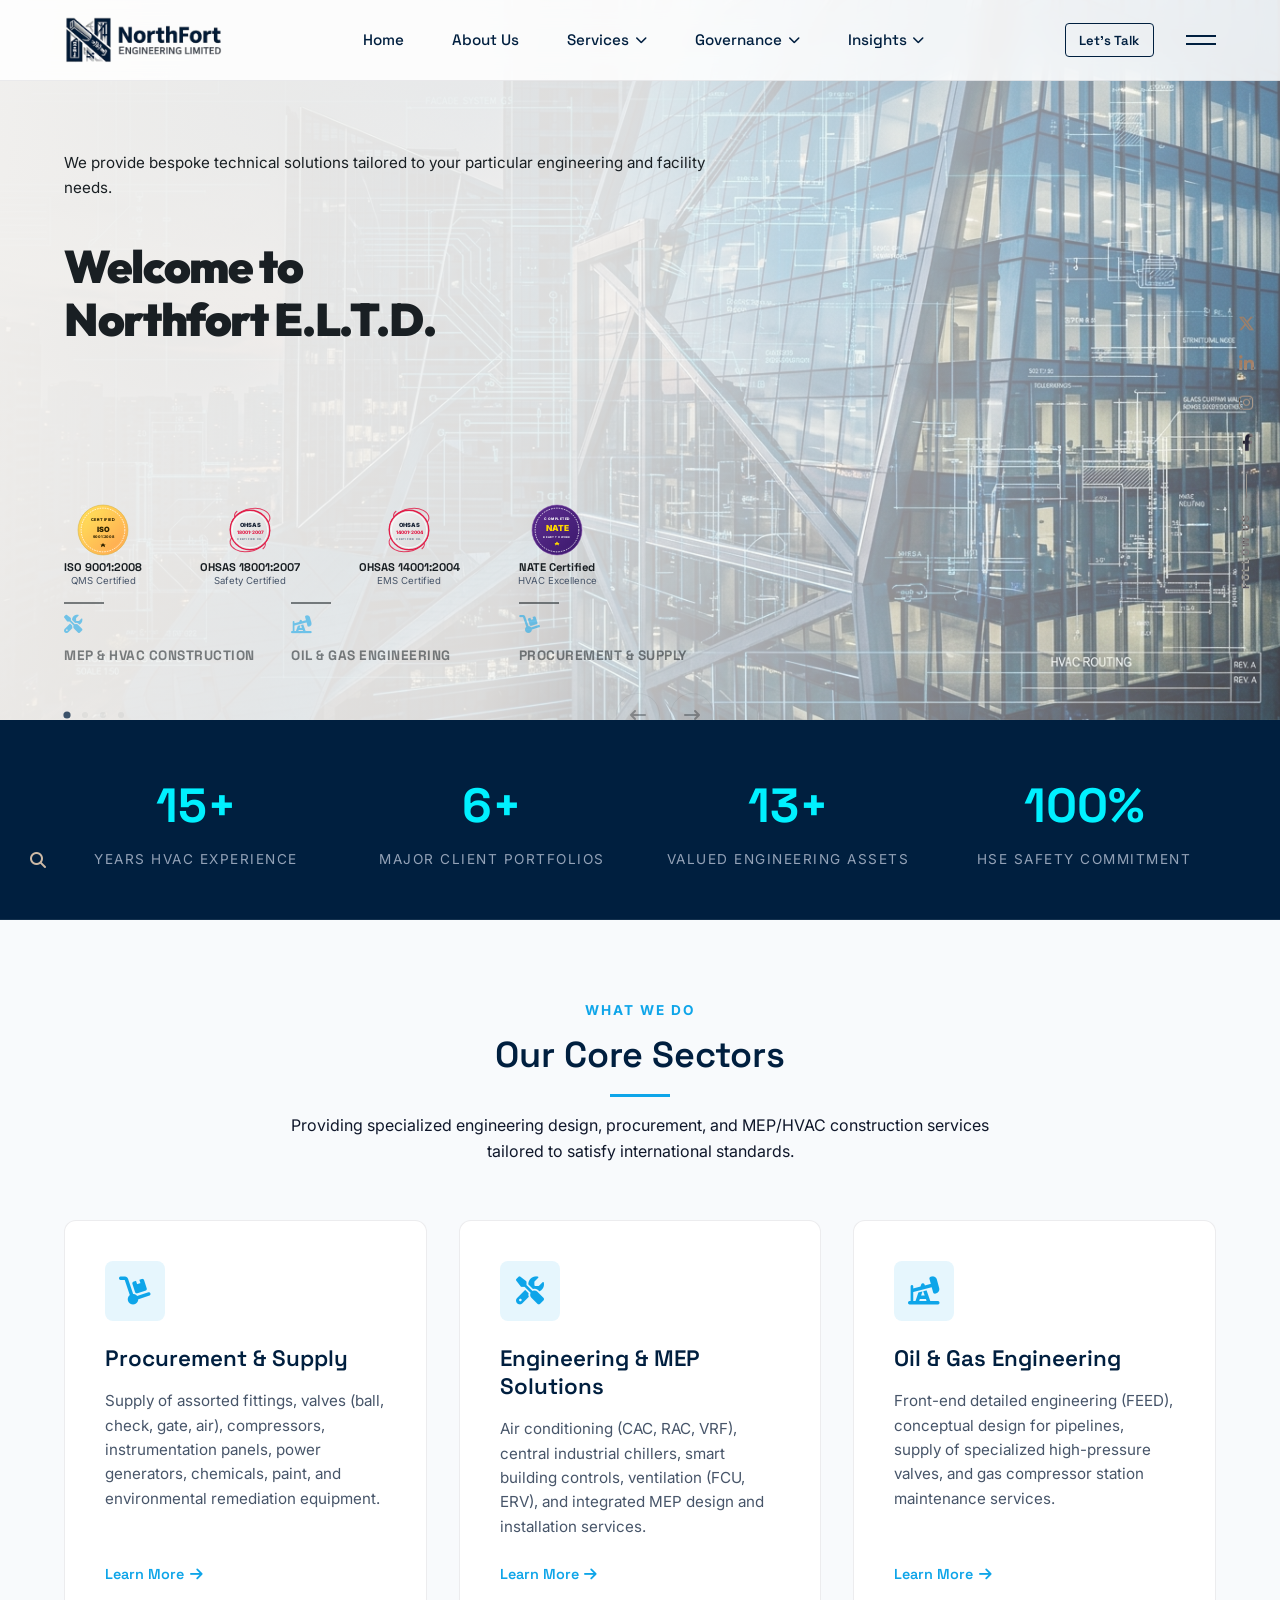
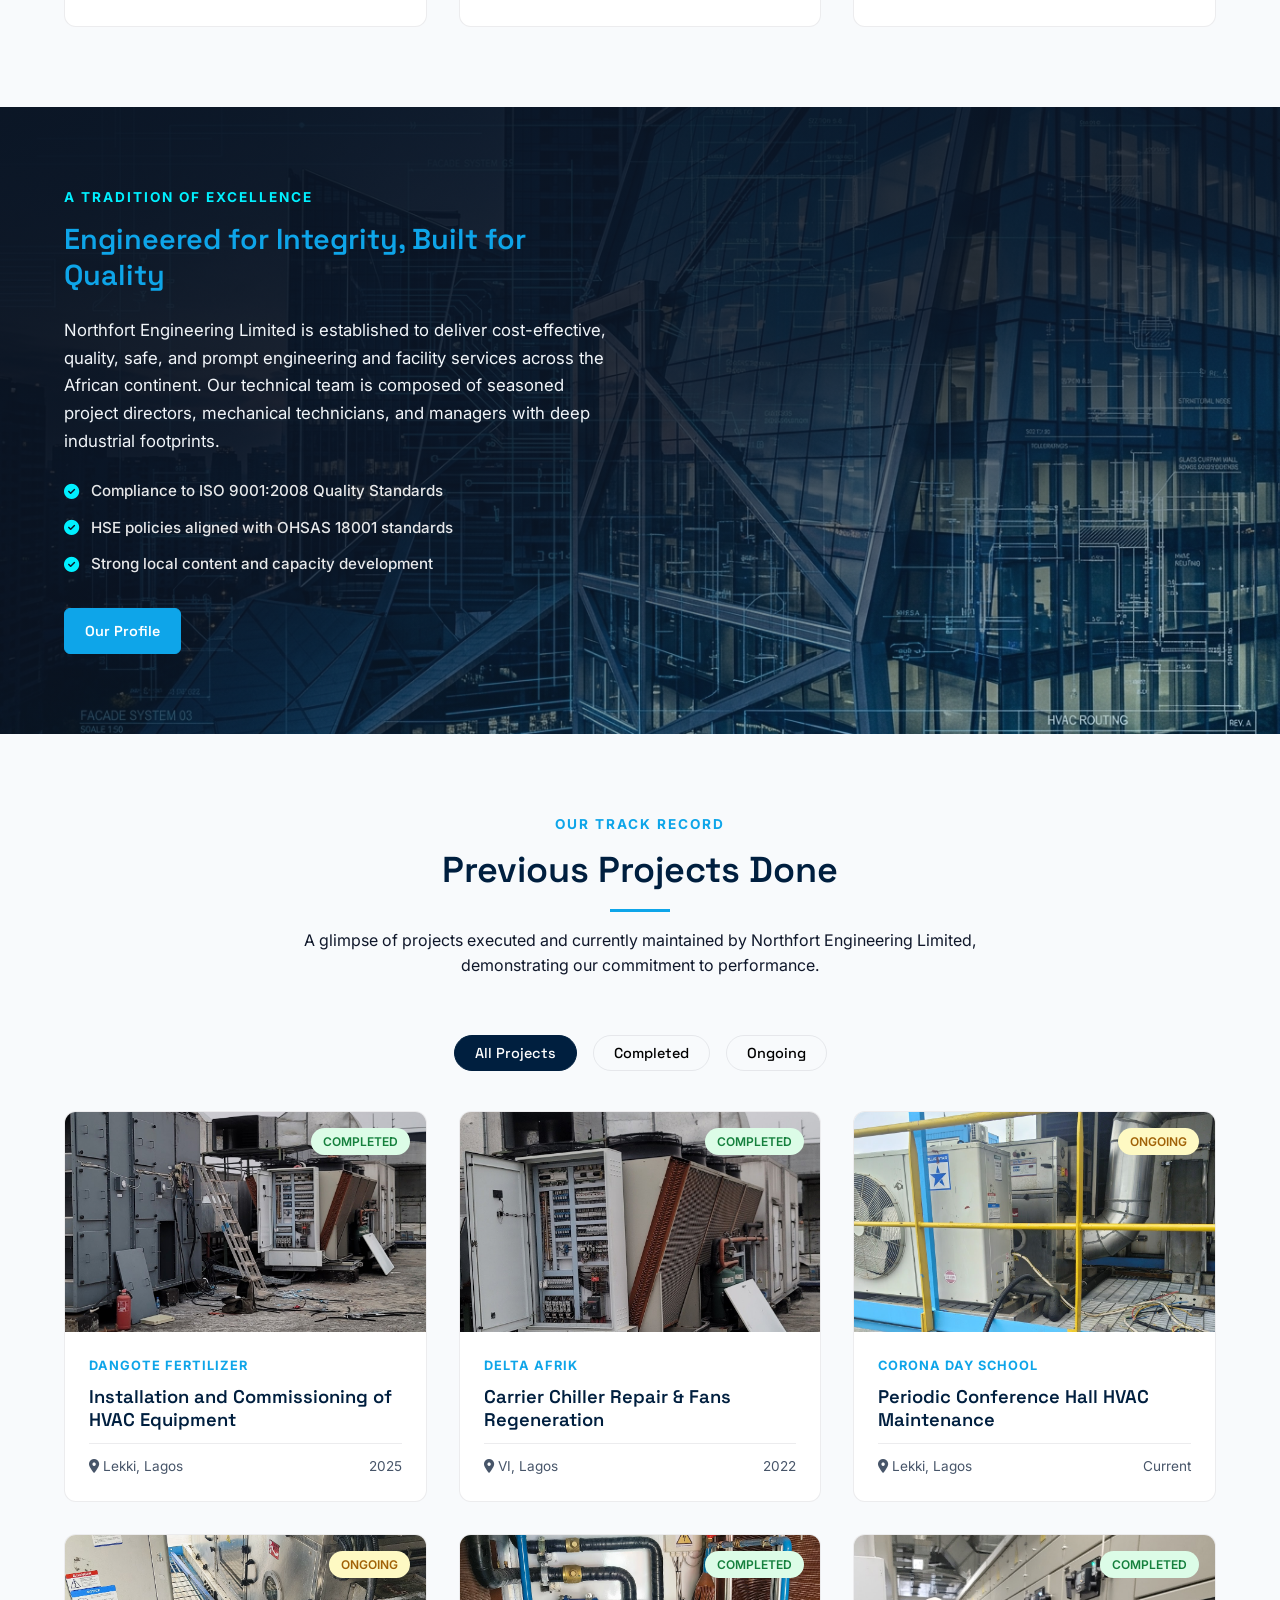
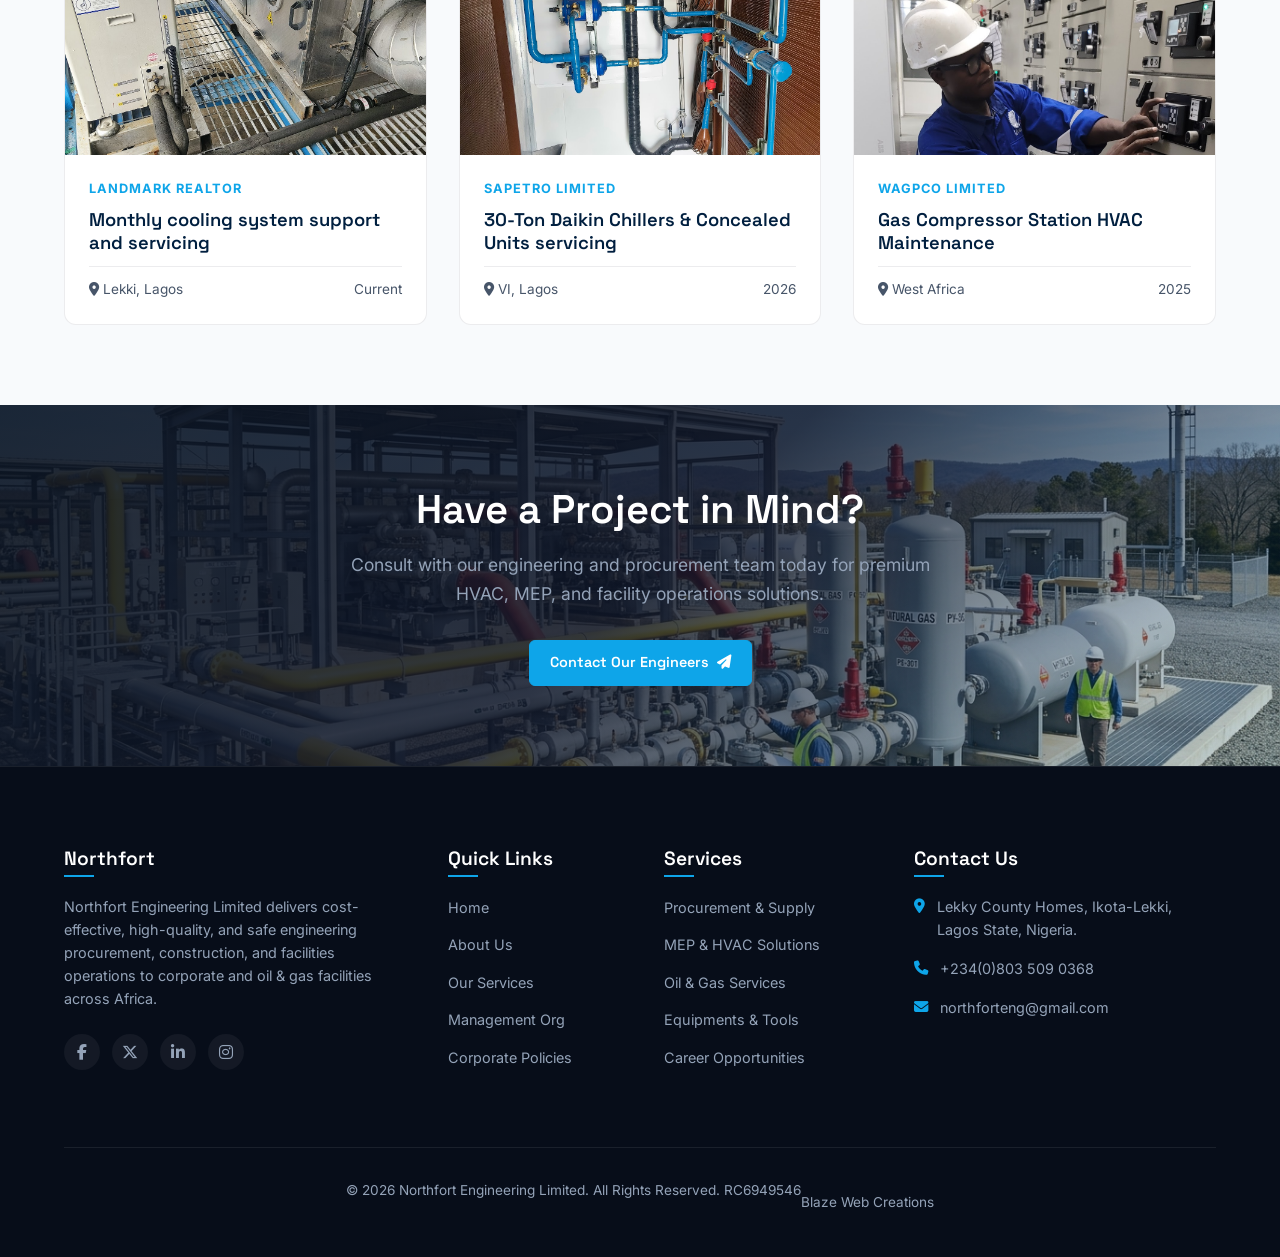
==== commit 0d4edd15: "Update index.html" ====
--- a/index.html
+++ b/index.html
@@ -143,12 +143,12 @@
           </div>
           <div class="info-block">
             <h4>Work Inquiries</h4>
-            <p>northforteng@gmail.com</p>
+           <p><a href="mailto:northforteng@gmail.com">northforteng@gmail.com</a></p>
             <p>Ph: +234(0)803 509 0368</p>
           </div>
           <div class="info-block">
             <h4>Join Our Team</h4>
-            <p>northforteng@gmail.com</p>
+            <p><a href="mailto:northforteng@gmail.com">northforteng@gmail.com</a></p>
           </div>
           <div class="info-socials">
             <a href="#" class="social-icon"><i class="fa-brands fa-facebook-f"></i></a>
@@ -607,6 +607,7 @@
 
       <div class="footer-bottom">
         <p>&copy; 2026 Northfort Engineering Limited. All Rights Reserved. RC6949546</p>
+        <a href="https://blazewebcreations.site">Blaze Web Creations</a>
       </div>
     </div>
   </footer>
@@ -627,4 +628,4 @@
   </button>
 </body>
 
-</html>+</html>
--- a/css/style.css
+++ b/css/style.css
@@ -1220,6 +1220,10 @@
   gap: 2rem;
 }
 
+.services-grid .service-card:last-child:nth-child(3n + 1) {
+  grid-column: 2;
+}
+
 .service-card {
   background-color: #ffffff;
   border: 1px solid var(--color-border-light);
@@ -2999,4 +3003,4 @@
     word-break: break-word !important;
     white-space: normal !important;
   }
-}+}
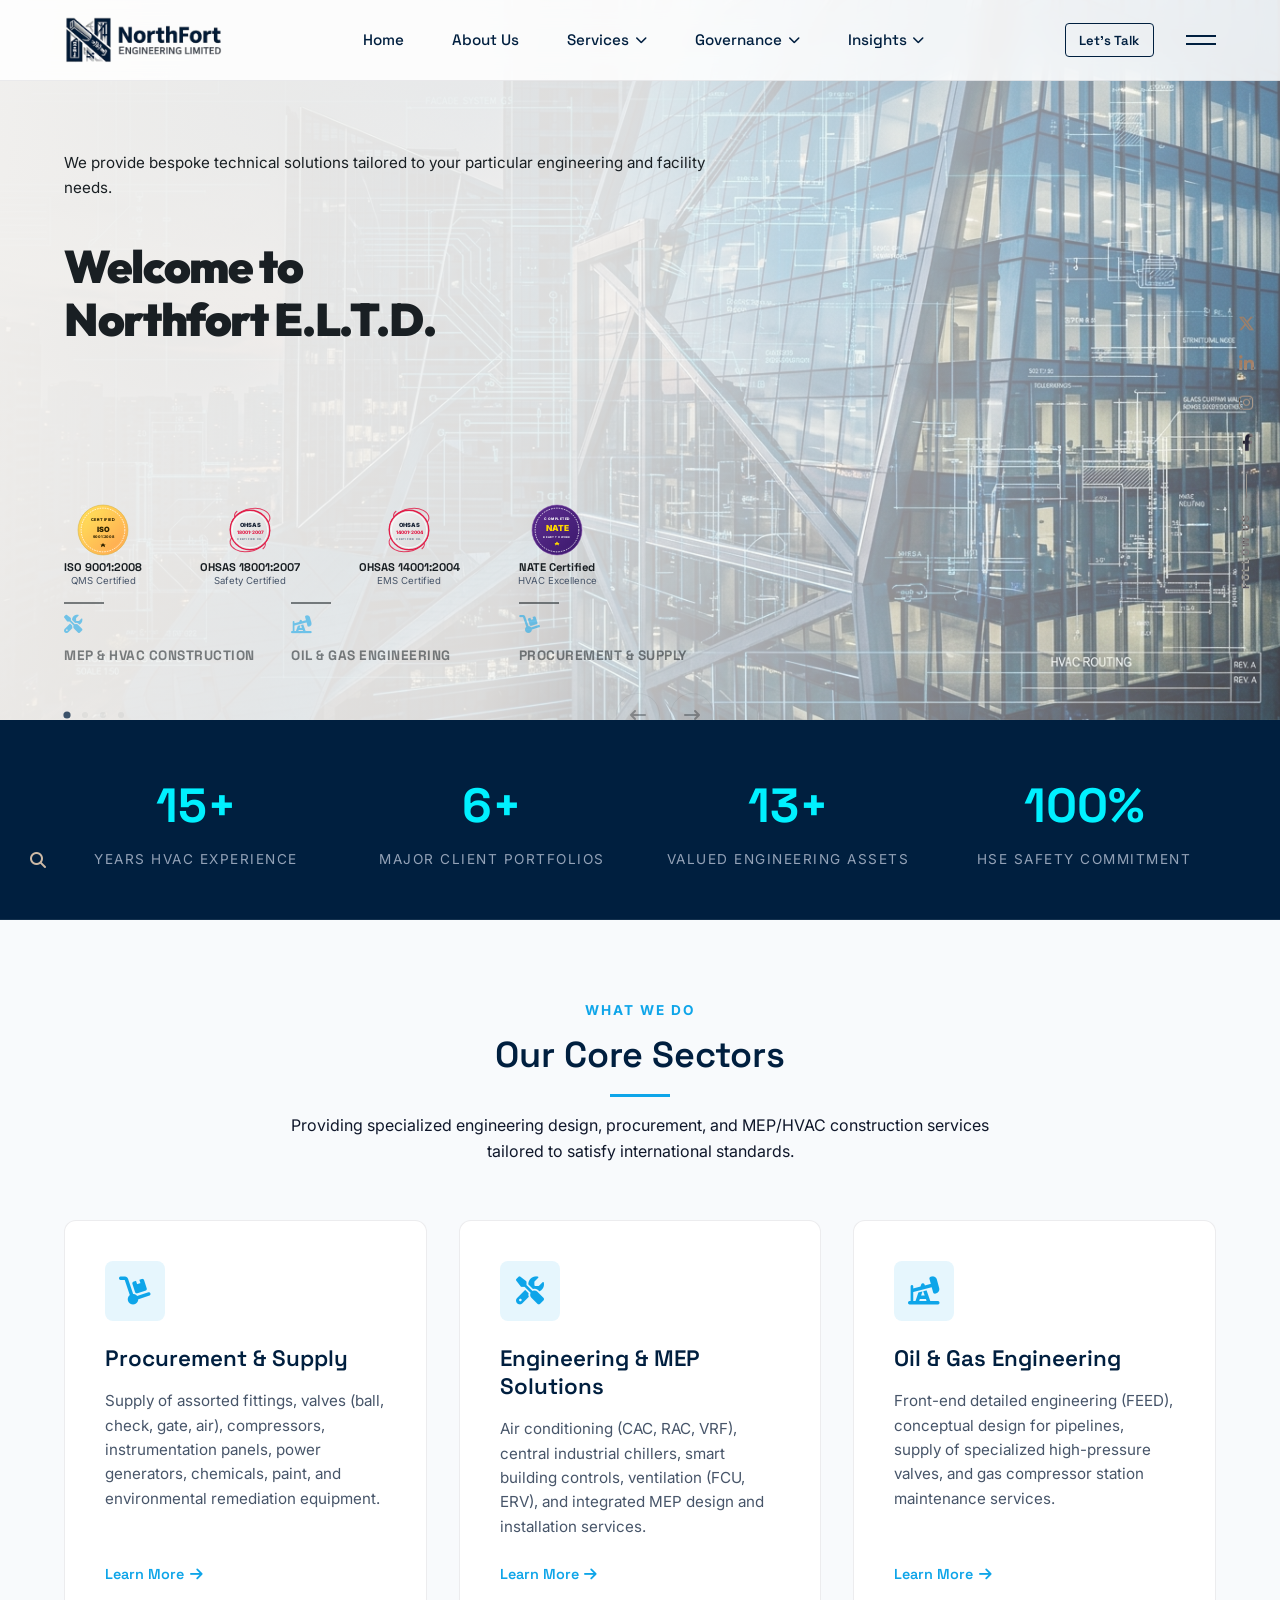
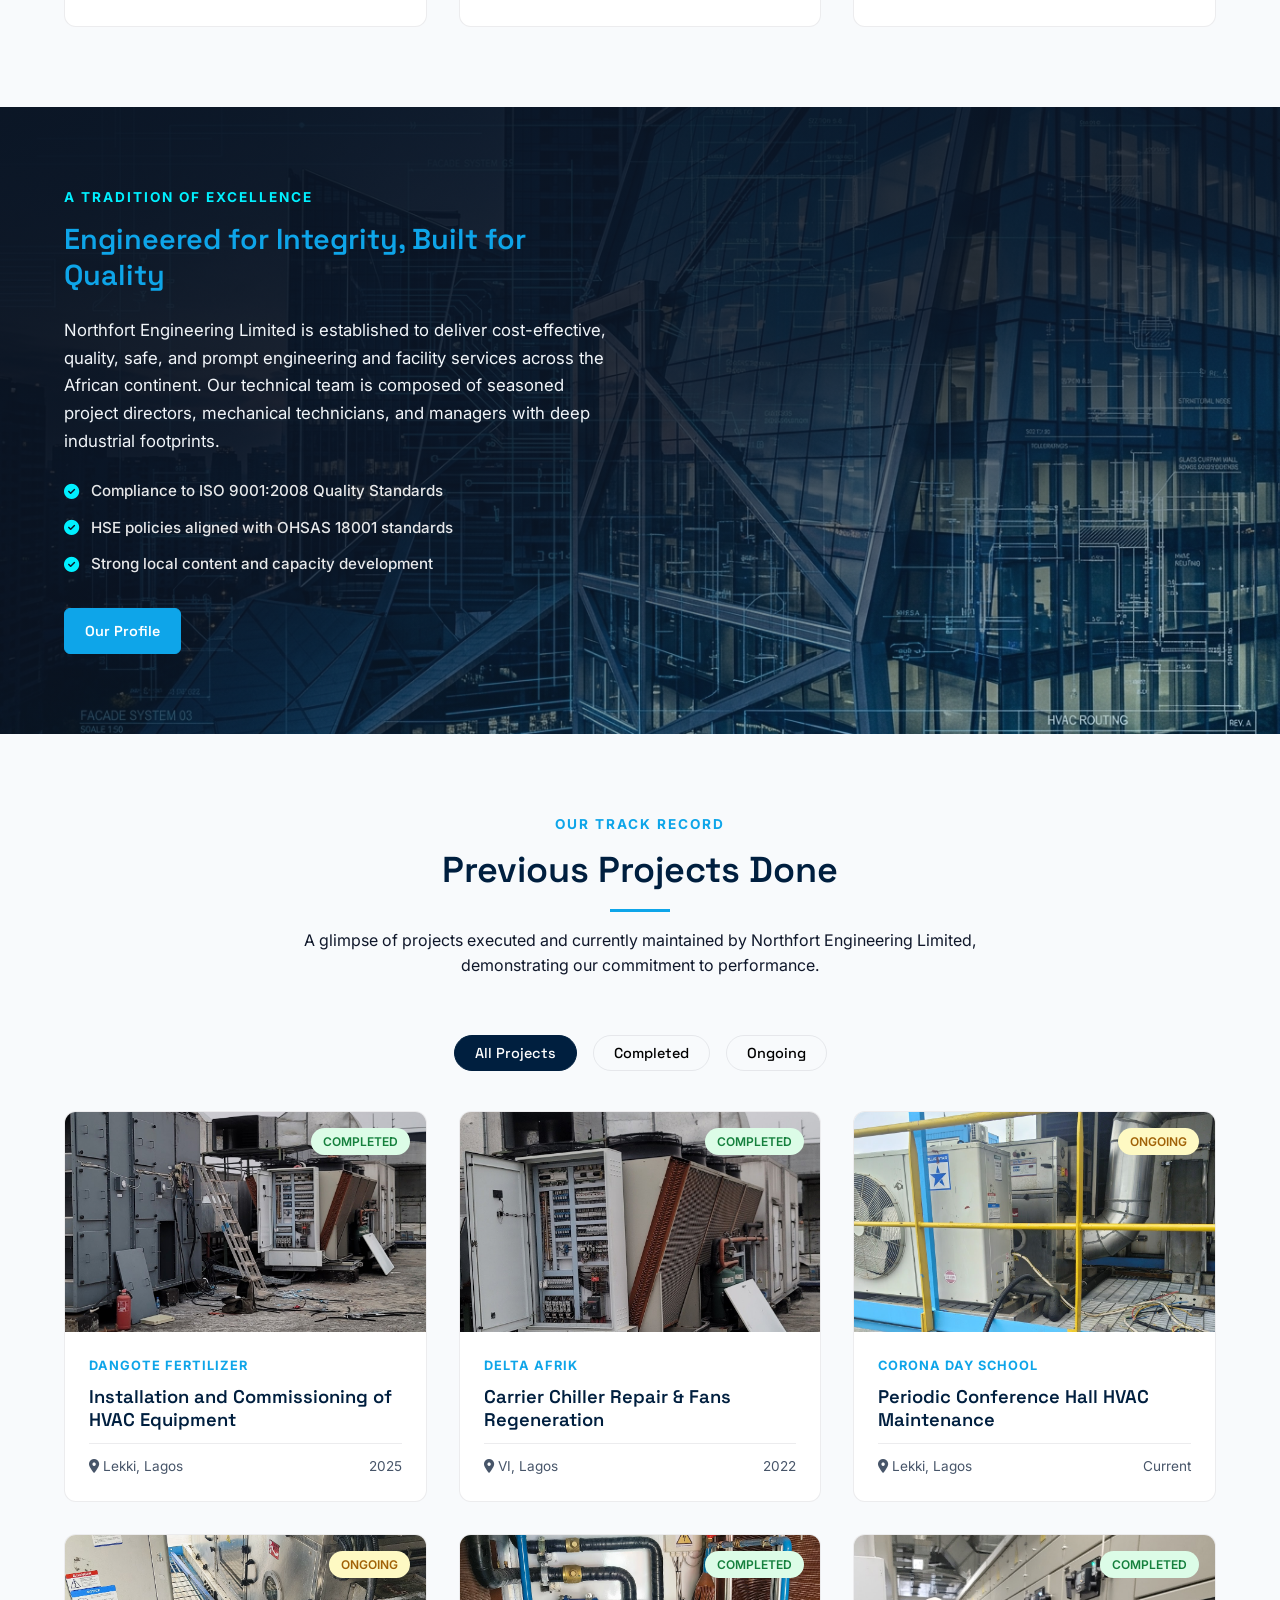
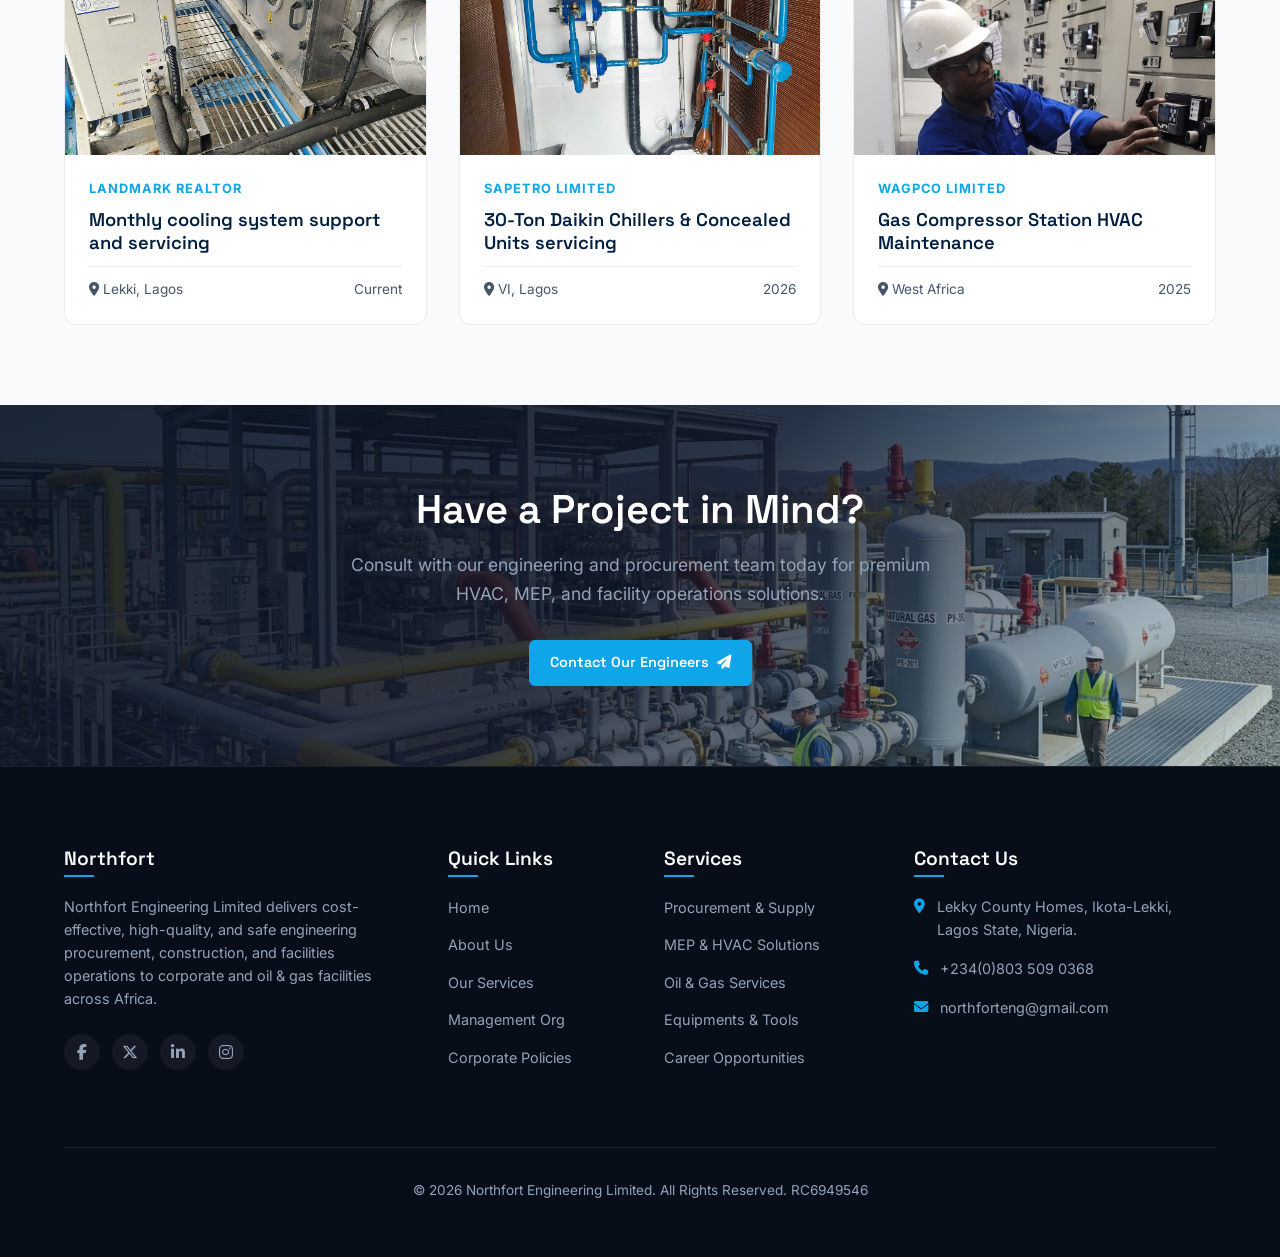
==== commit c1611025: "Update index.html" ====
--- a/index.html
+++ b/index.html
@@ -607,7 +607,7 @@
 
       <div class="footer-bottom">
         <p>&copy; 2026 Northfort Engineering Limited. All Rights Reserved. RC6949546</p>
-        <a href="https://blazewebcreations.site">Blaze Web Creations</a>
+       
       </div>
     </div>
   </footer>
